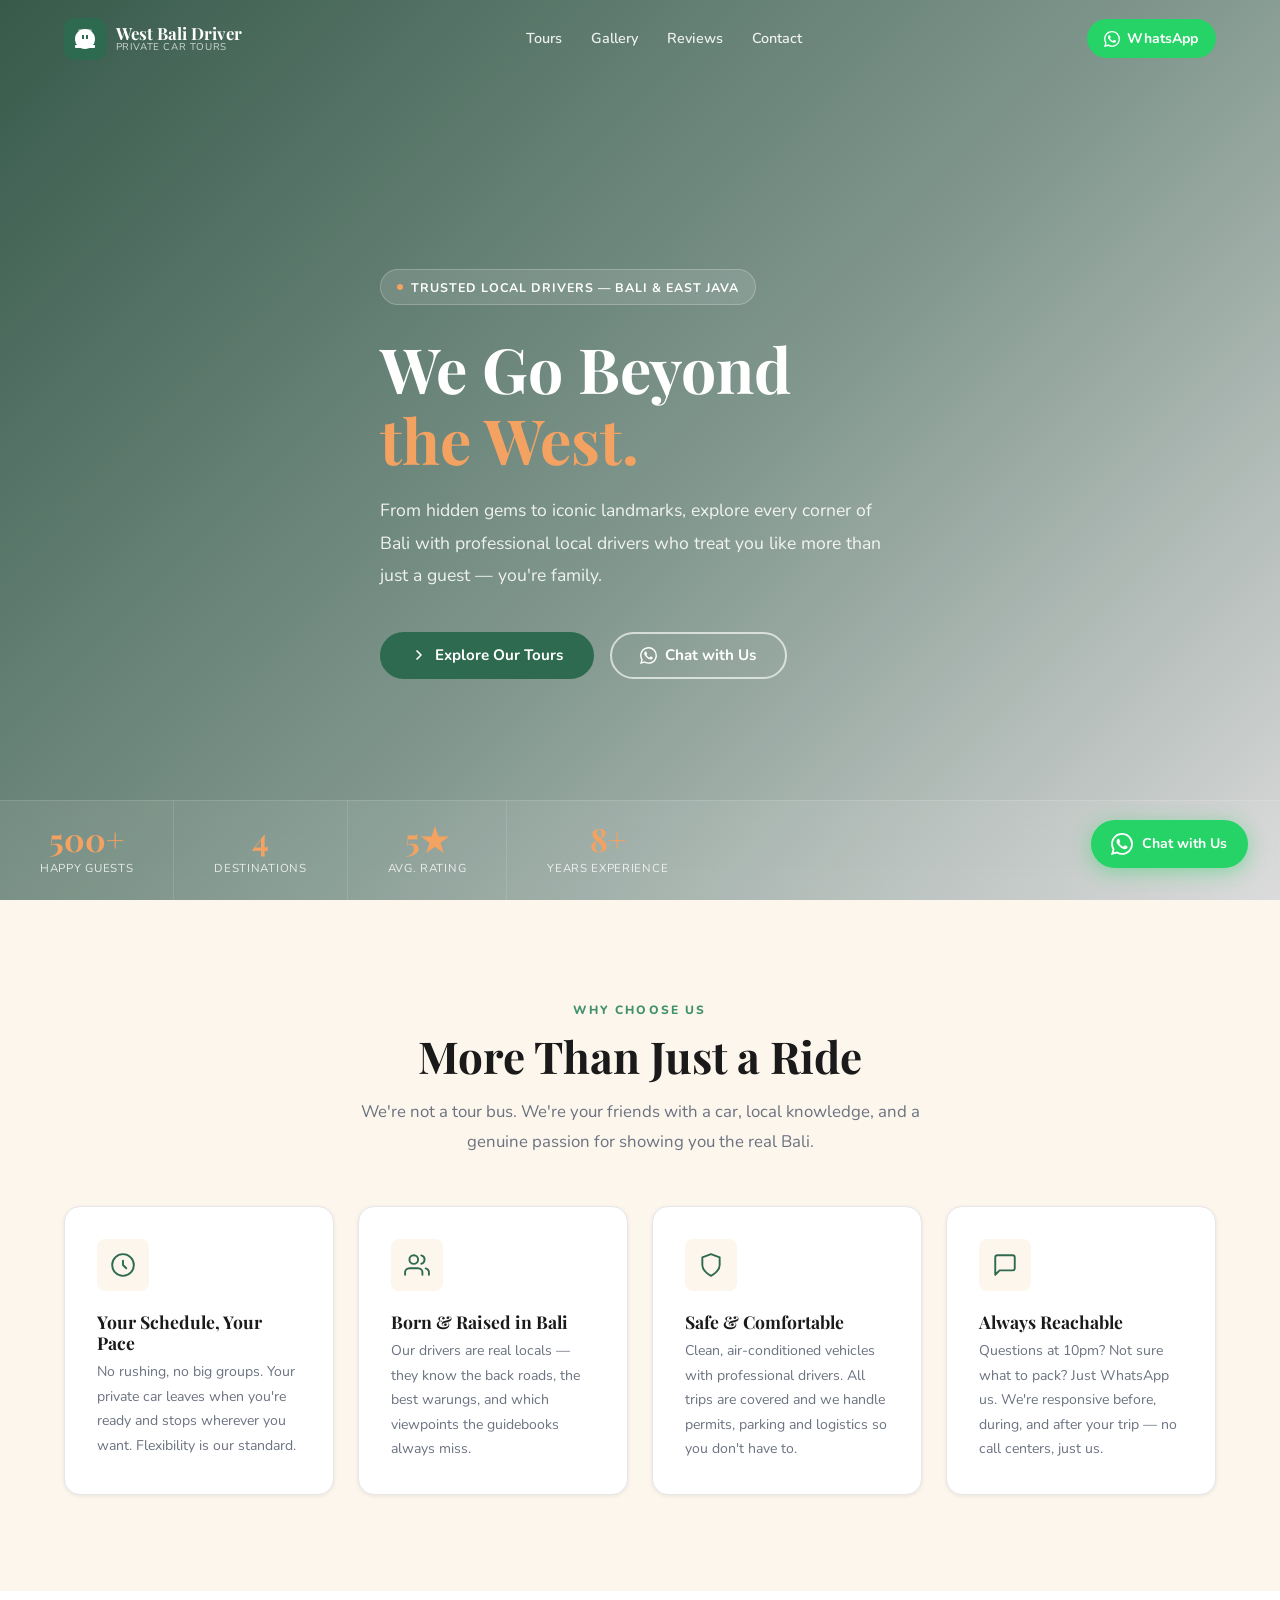
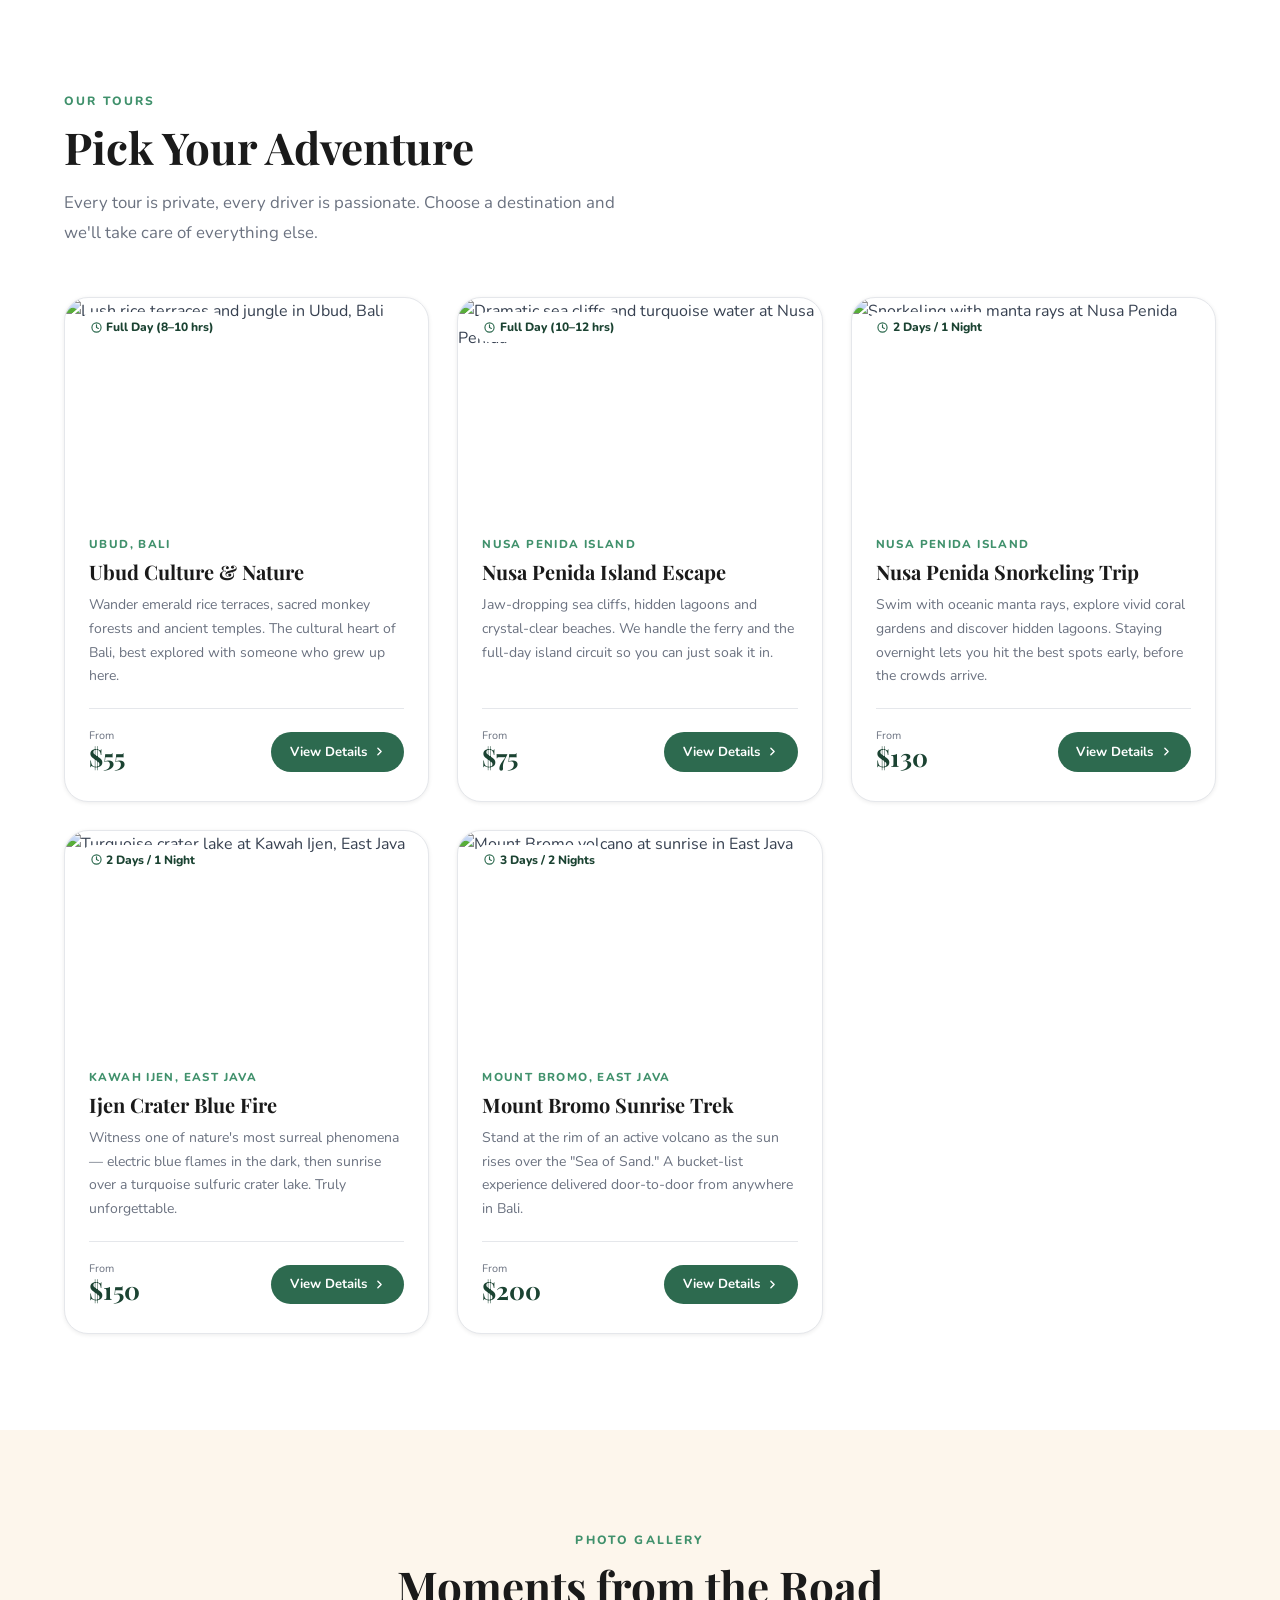
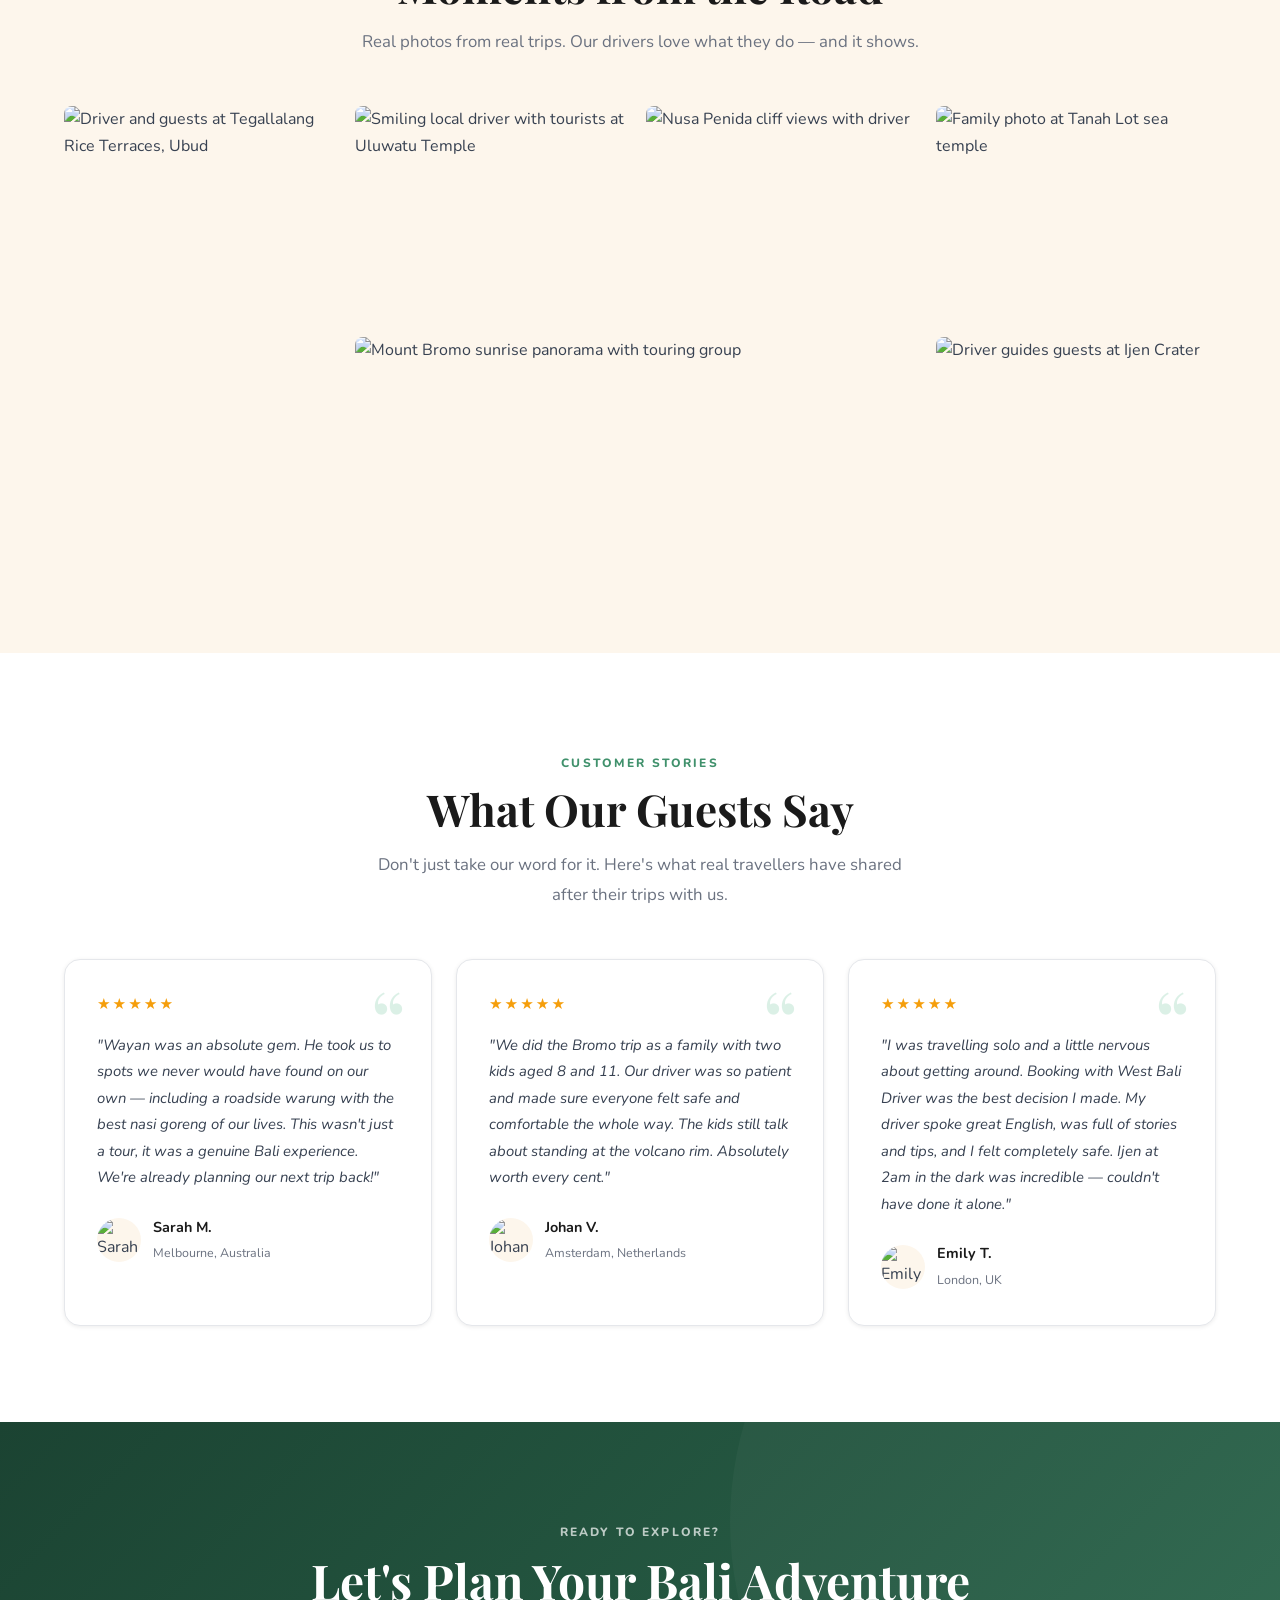
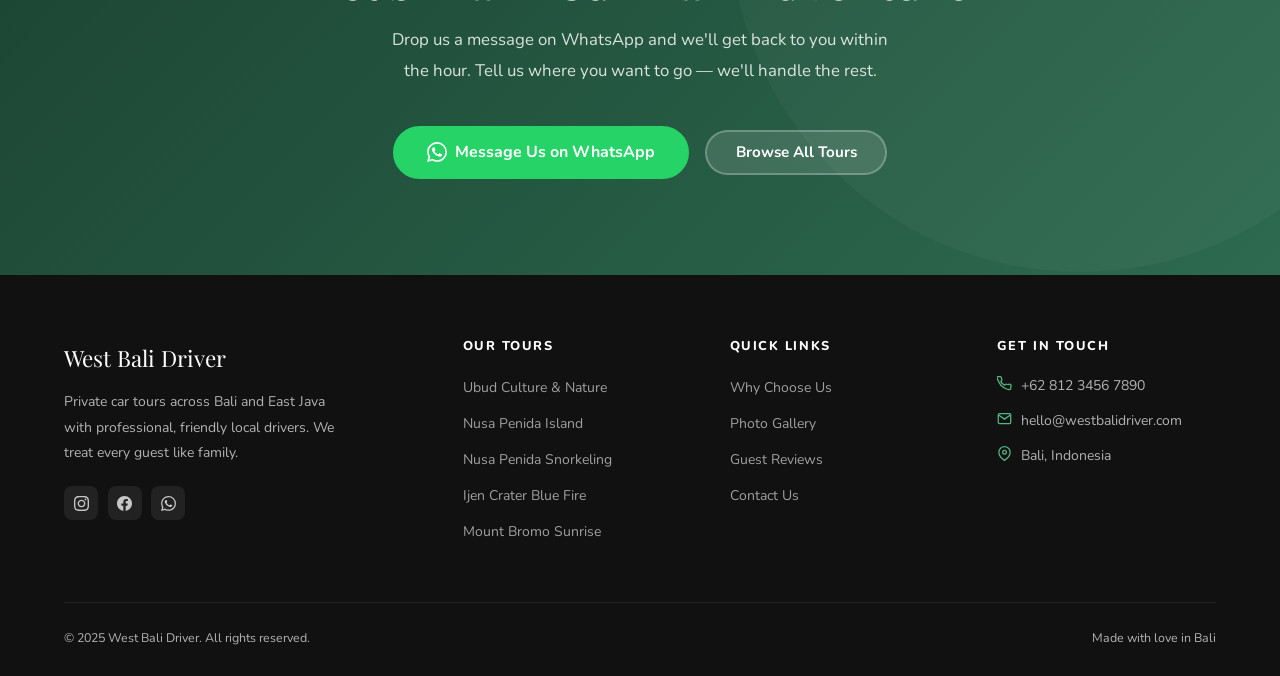
==== index.html @ 3bc0e449 "some changes" ====
<!DOCTYPE html>
<html lang="en">
<head>
  <meta charset="UTF-8" />
  <meta name="viewport" content="width=device-width, initial-scale=1.0" />
  <title>West Bali Driver — Private Car Tours in Bali</title>
  <meta name="description" content="Private car tours across Bali with professional local drivers. Visit Ubud, Nusa Penida, Ijen, Bromo and beyond. Book now via WhatsApp." />
  <link rel="preconnect" href="https://fonts.googleapis.com" />
  <link href="https://fonts.googleapis.com/css2?family=Playfair+Display:ital,wght@0,400;0,600;0,700;1,400&family=Nunito:wght@300;400;600;700;800&display=swap" rel="stylesheet" />
  <link rel="stylesheet" href="style.css" />
</head>
<body>

<!-- ===== MOBILE NAV ===== -->
<nav class="mobile-nav" id="mobileNav">
  <button class="mobile-nav-close" onclick="closeMobileNav()" aria-label="Close menu">&times;</button>
  <a href="#tours" onclick="closeMobileNav()">Tours</a>
  <a href="#gallery" onclick="closeMobileNav()">Gallery</a>
  <a href="#reviews" onclick="closeMobileNav()">Reviews</a>
  <a href="#contact" onclick="closeMobileNav()">Contact</a>
  <a href="https://wa.me/6581292310?text=Hello!%20I%27m%20interested%20in%20a%20Bali%20tour." target="_blank" class="mobile-nav-wa">
    <svg viewBox="0 0 24 24" xmlns="http://www.w3.org/2000/svg"><path d="M17.472 14.382c-.297-.149-1.758-.867-2.03-.967-.273-.099-.471-.148-.67.15-.197.297-.767.966-.94 1.164-.173.199-.347.223-.644.075-.297-.15-1.255-.463-2.39-1.475-.883-.788-1.48-1.761-1.653-2.059-.173-.297-.018-.458.13-.606.134-.133.298-.347.446-.52.149-.174.198-.298.298-.497.099-.198.05-.371-.025-.52-.075-.149-.669-1.612-.916-2.207-.242-.579-.487-.5-.669-.51-.173-.008-.371-.01-.57-.01-.198 0-.52.074-.792.372-.272.297-1.04 1.016-1.04 2.479 0 1.462 1.065 2.875 1.213 3.074.149.198 2.096 3.2 5.077 4.487.709.306 1.262.489 1.694.625.712.227 1.36.195 1.871.118.571-.085 1.758-.719 2.006-1.413.248-.694.248-1.289.173-1.413-.074-.124-.272-.198-.57-.347m-5.421 7.403h-.004a9.87 9.87 0 01-5.031-1.378l-.361-.214-3.741.982.998-3.648-.235-.374a9.86 9.86 0 01-1.51-5.26c.001-5.45 4.436-9.884 9.888-9.884 2.64 0 5.122 1.03 6.988 2.898a9.825 9.825 0 012.893 6.994c-.003 5.45-4.437 9.884-9.885 9.884m8.413-18.297A11.815 11.815 0 0012.05 0C5.495 0 .16 5.335.157 11.892c0 2.096.547 4.142 1.588 5.945L.057 24l6.305-1.654a11.882 11.882 0 005.683 1.448h.005c6.554 0 11.89-5.335 11.893-11.893a11.821 11.821 0 00-3.48-8.413Z"/></svg>
    Chat on WhatsApp
  </a>
</nav>

<!-- ===== NAVBAR ===== -->
<header class="navbar" id="navbar">
  <div class="container">
    <div class="nav-inner">
      <a href="index.html" class="nav-logo">
        <div class="logo-icon">
          <svg viewBox="0 0 24 24" xmlns="http://www.w3.org/2000/svg"><path d="M12 2C6.48 2 2 6.48 2 12s4.48 10 10 10 10-4.48 10-10S17.52 2 12 2zm-1 14H9V8h2v8zm4 0h-2V8h2v8z"/><path d="M5 3.5C5 2.67 5.67 2 6.5 2h11C18.33 2 19 2.67 19 3.5S18.33 5 17.5 5h-11C5.67 5 5 4.33 5 3.5z" opacity=".4"/><path d="M3 17l2-5h14l2 5H3z"/><path d="M2 19c0-.55.45-1 1-1h18c.55 0 1 .45 1 1v1c0 .55-.45 1-1 1H3c-.55 0-1-.45-1-1v-1z"/></svg>
        </div>
        <div class="logo-text">
          <span class="logo-name">West Bali Driver</span>
          <span class="logo-sub">Private Car Tours</span>
        </div>
      </a>

      <nav class="nav-links">
        <a href="#tours">Tours</a>
        <a href="#gallery">Gallery</a>
        <a href="#reviews">Reviews</a>
        <a href="#contact">Contact</a>
      </nav>

      <div style="display:flex;align-items:center;gap:0.75rem;">
        <a href="https://wa.me/6581292310?text=Hello!%20I%27m%20interested%20in%20a%20Bali%20tour." target="_blank" class="nav-wa">
          <svg viewBox="0 0 24 24"><path d="M17.472 14.382c-.297-.149-1.758-.867-2.03-.967-.273-.099-.471-.148-.67.15-.197.297-.767.966-.94 1.164-.173.199-.347.223-.644.075-.297-.15-1.255-.463-2.39-1.475-.883-.788-1.48-1.761-1.653-2.059-.173-.297-.018-.458.13-.606.134-.133.298-.347.446-.52.149-.174.198-.298.298-.497.099-.198.05-.371-.025-.52-.075-.149-.669-1.612-.916-2.207-.242-.579-.487-.5-.669-.51-.173-.008-.371-.01-.57-.01-.198 0-.52.074-.792.372-.272.297-1.04 1.016-1.04 2.479 0 1.462 1.065 2.875 1.213 3.074.149.198 2.096 3.2 5.077 4.487.709.306 1.262.489 1.694.625.712.227 1.36.195 1.871.118.571-.085 1.758-.719 2.006-1.413.248-.694.248-1.289.173-1.413-.074-.124-.272-.198-.57-.347m-5.421 7.403h-.004a9.87 9.87 0 01-5.031-1.378l-.361-.214-3.741.982.998-3.648-.235-.374a9.86 9.86 0 01-1.51-5.26c.001-5.45 4.436-9.884 9.888-9.884 2.64 0 5.122 1.03 6.988 2.898a9.825 9.825 0 012.893 6.994c-.003 5.45-4.437 9.884-9.885 9.884m8.413-18.297A11.815 11.815 0 0012.05 0C5.495 0 .16 5.335.157 11.892c0 2.096.547 4.142 1.588 5.945L.057 24l6.305-1.654a11.882 11.882 0 005.683 1.448h.005c6.554 0 11.89-5.335 11.893-11.893a11.821 11.821 0 00-3.48-8.413Z"/></svg>
          <span class="wa-label">WhatsApp</span>
        </a>
        <button class="hamburger" onclick="openMobileNav()" aria-label="Open menu">
          <span></span><span></span><span></span>
        </button>
      </div>
    </div>
  </div>
</header>

<!-- ===== HERO ===== -->
<section class="hero">
  <div class="hero-bg"></div>
  <div class="container">
    <div class="hero-content">
      <div class="hero-badge">
        <span class="badge-dot"></span>
        Trusted Local Drivers &mdash; Bali &amp; East Java
      </div>
      <h1>We Go Beyond<br><em>the West.</em></h1>
      <p class="hero-sub">
        From hidden gems to iconic landmarks, explore every corner of Bali with
        professional local drivers who treat you like more than just a guest &mdash;
        you're family.
      </p>
      <div class="hero-actions">
        <a href="#tours" class="btn btn-primary">
          <svg viewBox="0 0 24 24" fill="none" stroke="currentColor" stroke-width="2.5" stroke-linecap="round" stroke-linejoin="round" width="16" height="16"><path d="M9 18l6-6-6-6"/></svg>
          Explore Our Tours
        </a>
        <a href="https://wa.me/6581292310?text=Hello!%20I%27m%20interested%20in%20a%20Bali%20tour." target="_blank" class="btn btn-outline">
          <svg viewBox="0 0 24 24" fill="white" width="17" height="17"><path d="M17.472 14.382c-.297-.149-1.758-.867-2.03-.967-.273-.099-.471-.148-.67.15-.197.297-.767.966-.94 1.164-.173.199-.347.223-.644.075-.297-.15-1.255-.463-2.39-1.475-.883-.788-1.48-1.761-1.653-2.059-.173-.297-.018-.458.13-.606.134-.133.298-.347.446-.52.149-.174.198-.298.298-.497.099-.198.05-.371-.025-.52-.075-.149-.669-1.612-.916-2.207-.242-.579-.487-.5-.669-.51-.173-.008-.371-.01-.57-.01-.198 0-.52.074-.792.372-.272.297-1.04 1.016-1.04 2.479 0 1.462 1.065 2.875 1.213 3.074.149.198 2.096 3.2 5.077 4.487.709.306 1.262.489 1.694.625.712.227 1.36.195 1.871.118.571-.085 1.758-.719 2.006-1.413.248-.694.248-1.289.173-1.413-.074-.124-.272-.198-.57-.347m-5.421 7.403h-.004a9.87 9.87 0 01-5.031-1.378l-.361-.214-3.741.982.998-3.648-.235-.374a9.86 9.86 0 01-1.51-5.26c.001-5.45 4.436-9.884 9.888-9.884 2.64 0 5.122 1.03 6.988 2.898a9.825 9.825 0 012.893 6.994c-.003 5.45-4.437 9.884-9.885 9.884m8.413-18.297A11.815 11.815 0 0012.05 0C5.495 0 .16 5.335.157 11.892c0 2.096.547 4.142 1.588 5.945L.057 24l6.305-1.654a11.882 11.882 0 005.683 1.448h.005c6.554 0 11.89-5.335 11.893-11.893a11.821 11.821 0 00-3.48-8.413Z"/></svg>
          Chat with Us
        </a>
      </div>
    </div>
  </div>
  <div class="hero-stats">
    <div class="hero-stats-inner">
      <div class="hero-stat">
        <span class="stat-num">500+</span>
        <div class="stat-label">Happy Guests</div>
      </div>
      <div class="hero-stat">
        <span class="stat-num">4</span>
        <div class="stat-label">Destinations</div>
      </div>
      <div class="hero-stat">
        <span class="stat-num">5★</span>
        <div class="stat-label">Avg. Rating</div>
      </div>
      <div class="hero-stat">
        <span class="stat-num">8+</span>
        <div class="stat-label">Years Experience</div>
      </div>
    </div>
  </div>
</section>

<!-- ===== WHY CHOOSE US ===== -->
<section class="features" id="why-us">
  <div class="container">
    <div class="centered reveal">
      <span class="section-label">Why Choose Us</span>
      <h2 class="section-title">More Than Just a Ride</h2>
      <p class="section-subtitle">We're not a tour bus. We're your friends with a car, local knowledge, and a genuine passion for showing you the real Bali.</p>
    </div>
    <div class="features-grid">
      <div class="feature-card reveal reveal-d1">
        <div class="feat-icon">
          <svg viewBox="0 0 24 24"><circle cx="12" cy="12" r="10"/><path d="M12 8v4l3 3"/></svg>
        </div>
        <h3>Your Schedule, Your Pace</h3>
        <p>No rushing, no big groups. Your private car leaves when you're ready and stops wherever you want. Flexibility is our standard.</p>
      </div>
      <div class="feature-card reveal reveal-d2">
        <div class="feat-icon">
          <svg viewBox="0 0 24 24"><path d="M17 21v-2a4 4 0 00-4-4H5a4 4 0 00-4 4v2"/><circle cx="9" cy="7" r="4"/><path d="M23 21v-2a4 4 0 00-3-3.87"/><path d="M16 3.13a4 4 0 010 7.75"/></svg>
        </div>
        <h3>Born &amp; Raised in Bali</h3>
        <p>Our drivers are real locals &mdash; they know the back roads, the best warungs, and which viewpoints the guidebooks always miss.</p>
      </div>
      <div class="feature-card reveal reveal-d3">
        <div class="feat-icon">
          <svg viewBox="0 0 24 24"><path d="M12 22s8-4 8-10V5l-8-3-8 3v7c0 6 8 10 8 10z"/></svg>
        </div>
        <h3>Safe &amp; Comfortable</h3>
        <p>Clean, air-conditioned vehicles with professional drivers. All trips are covered and we handle permits, parking and logistics so you don't have to.</p>
      </div>
      <div class="feature-card reveal reveal-d4">
        <div class="feat-icon">
          <svg viewBox="0 0 24 24"><path d="M21 15a2 2 0 01-2 2H7l-4 4V5a2 2 0 012-2h14a2 2 0 012 2z"/></svg>
        </div>
        <h3>Always Reachable</h3>
        <p>Questions at 10pm? Not sure what to pack? Just WhatsApp us. We're responsive before, during, and after your trip &mdash; no call centers, just us.</p>
      </div>
    </div>
  </div>
</section>

<!-- ===== TOUR PACKAGES ===== -->
<section class="packages" id="tours">
  <div class="container">
    <div class="packages-header">
      <div class="reveal">
        <span class="section-label">Our Tours</span>
        <h2 class="section-title">Pick Your Adventure</h2>
        <p class="section-subtitle">Every tour is private, every driver is passionate. Choose a destination and we'll take care of everything else.</p>
      </div>
    </div>
    <div class="packages-grid">

      <!-- Ubud -->
      <div class="pkg-card reveal reveal-d1">
        <div class="pkg-img">
          <img src="https://picsum.photos/seed/ubud-bali/600/400" alt="Lush rice terraces and jungle in Ubud, Bali" loading="lazy" />
          <div class="pkg-duration">
            <svg viewBox="0 0 24 24"><circle cx="12" cy="12" r="10"/><polyline points="12 6 12 12 16 14"/></svg>
            Full Day (8–10 hrs)
          </div>
        </div>
        <div class="pkg-body">
          <div class="pkg-loc">Ubud, Bali</div>
          <h3>Ubud Culture &amp; Nature</h3>
          <p>Wander emerald rice terraces, sacred monkey forests and ancient temples. The cultural heart of Bali, best explored with someone who grew up here.</p>
          <div class="pkg-footer">
            <div class="pkg-price">
              <span class="from">From</span>
              <span class="amount">$55</span>
            </div>
            <a href="ubud.html" class="pkg-btn">
              View Details
              <svg viewBox="0 0 24 24"><polyline points="9 18 15 12 9 6"/></svg>
            </a>
          </div>
        </div>
      </div>

      <!-- Nusa Penida -->
      <div class="pkg-card reveal reveal-d2">
        <div class="pkg-img">
          <img src="https://picsum.photos/seed/nusapenida-cliff/600/400" alt="Dramatic sea cliffs and turquoise water at Nusa Penida" loading="lazy" />
          <div class="pkg-duration">
            <svg viewBox="0 0 24 24"><circle cx="12" cy="12" r="10"/><polyline points="12 6 12 12 16 14"/></svg>
            Full Day (10–12 hrs)
          </div>
        </div>
        <div class="pkg-body">
          <div class="pkg-loc">Nusa Penida Island</div>
          <h3>Nusa Penida Island Escape</h3>
          <p>Jaw-dropping sea cliffs, hidden lagoons and crystal-clear beaches. We handle the ferry and the full-day island circuit so you can just soak it in.</p>
          <div class="pkg-footer">
            <div class="pkg-price">
              <span class="from">From</span>
              <span class="amount">$75</span>
            </div>
            <a href="nusa-penida.html" class="pkg-btn">
              View Details
              <svg viewBox="0 0 24 24"><polyline points="9 18 15 12 9 6"/></svg>
            </a>
          </div>
        </div>
      </div>

      <!-- Nusa Penida Snorkeling -->
      <div class="pkg-card reveal reveal-d3">
        <div class="pkg-img">
          <img src="https://picsum.photos/seed/nusapenida-snorkel/600/400" alt="Snorkeling with manta rays at Nusa Penida" loading="lazy" />
          <div class="pkg-duration">
            <svg viewBox="0 0 24 24"><circle cx="12" cy="12" r="10"/><polyline points="12 6 12 12 16 14"/></svg>
            2 Days / 1 Night
          </div>
        </div>
        <div class="pkg-body">
          <div class="pkg-loc">Nusa Penida Island</div>
          <h3>Nusa Penida Snorkeling Trip</h3>
          <p>Swim with oceanic manta rays, explore vivid coral gardens and discover hidden lagoons. Staying overnight lets you hit the best spots early, before the crowds arrive.</p>
          <div class="pkg-footer">
            <div class="pkg-price">
              <span class="from">From</span>
              <span class="amount">$130</span>
            </div>
            <a href="nusa-penida-snorkeling.html" class="pkg-btn">
              View Details
              <svg viewBox="0 0 24 24"><polyline points="9 18 15 12 9 6"/></svg>
            </a>
          </div>
        </div>
      </div>

      <!-- Ijen -->
      <div class="pkg-card reveal reveal-d4">
        <div class="pkg-img">
          <img src="https://picsum.photos/seed/ijen-crater/600/400" alt="Turquoise crater lake at Kawah Ijen, East Java" loading="lazy" />
          <div class="pkg-duration">
            <svg viewBox="0 0 24 24"><circle cx="12" cy="12" r="10"/><polyline points="12 6 12 12 16 14"/></svg>
            2 Days / 1 Night
          </div>
        </div>
        <div class="pkg-body">
          <div class="pkg-loc">Kawah Ijen, East Java</div>
          <h3>Ijen Crater Blue Fire</h3>
          <p>Witness one of nature's most surreal phenomena &mdash; electric blue flames in the dark, then sunrise over a turquoise sulfuric crater lake. Truly unforgettable.</p>
          <div class="pkg-footer">
            <div class="pkg-price">
              <span class="from">From</span>
              <span class="amount">$150</span>
            </div>
            <a href="ijen.html" class="pkg-btn">
              View Details
              <svg viewBox="0 0 24 24"><polyline points="9 18 15 12 9 6"/></svg>
            </a>
          </div>
        </div>
      </div>

      <!-- Bromo -->
      <div class="pkg-card reveal reveal-d1">
        <div class="pkg-img">
          <img src="https://picsum.photos/seed/bromo-volcano/600/400" alt="Mount Bromo volcano at sunrise in East Java" loading="lazy" />
          <div class="pkg-duration">
            <svg viewBox="0 0 24 24"><circle cx="12" cy="12" r="10"/><polyline points="12 6 12 12 16 14"/></svg>
            3 Days / 2 Nights
          </div>
        </div>
        <div class="pkg-body">
          <div class="pkg-loc">Mount Bromo, East Java</div>
          <h3>Mount Bromo Sunrise Trek</h3>
          <p>Stand at the rim of an active volcano as the sun rises over the "Sea of Sand." A bucket-list experience delivered door-to-door from anywhere in Bali.</p>
          <div class="pkg-footer">
            <div class="pkg-price">
              <span class="from">From</span>
              <span class="amount">$200</span>
            </div>
            <a href="bromo.html" class="pkg-btn">
              View Details
              <svg viewBox="0 0 24 24"><polyline points="9 18 15 12 9 6"/></svg>
            </a>
          </div>
        </div>
      </div>

    </div>
  </div>
</section>

<!-- ===== GALLERY ===== -->
<section class="gallery" id="gallery">
  <div class="container">
    <div class="centered reveal">
      <span class="section-label">Photo Gallery</span>
      <h2 class="section-title">Moments from the Road</h2>
      <p class="section-subtitle">Real photos from real trips. Our drivers love what they do &mdash; and it shows.</p>
    </div>
    <div class="gallery-grid">
      <div class="gal-item tall reveal">
        <img src="https://picsum.photos/seed/balidriver1/500/800" alt="Driver and guests at Tegallalang Rice Terraces, Ubud" loading="lazy" />
        <div class="gal-overlay"><span>Tegallalang Rice Terraces</span></div>
      </div>
      <div class="gal-item reveal reveal-d1">
        <img src="https://picsum.photos/seed/balidriver2/500/400" alt="Smiling local driver with tourists at Uluwatu Temple" loading="lazy" />
        <div class="gal-overlay"><span>Uluwatu Temple</span></div>
      </div>
      <div class="gal-item reveal reveal-d2">
        <img src="https://picsum.photos/seed/balidriver3/500/400" alt="Nusa Penida cliff views with driver" loading="lazy" />
        <div class="gal-overlay"><span>Nusa Penida Cliffs</span></div>
      </div>
      <div class="gal-item reveal reveal-d3">
        <img src="https://picsum.photos/seed/balidriver4/500/400" alt="Family photo at Tanah Lot sea temple" loading="lazy" />
        <div class="gal-overlay"><span>Tanah Lot</span></div>
      </div>
      <div class="gal-item wide reveal reveal-d1">
        <img src="https://picsum.photos/seed/balidriver5/800/400" alt="Mount Bromo sunrise panorama with touring group" loading="lazy" />
        <div class="gal-overlay"><span>Mount Bromo Sunrise</span></div>
      </div>
      <div class="gal-item reveal reveal-d2">
        <img src="https://picsum.photos/seed/balidriver6/500/400" alt="Driver guides guests at Ijen Crater" loading="lazy" />
        <div class="gal-overlay"><span>Ijen Crater</span></div>
      </div>
    </div>
  </div>
</section>

<!-- ===== TESTIMONIALS ===== -->
<section class="testimonials" id="reviews">
  <div class="container">
    <div class="centered reveal">
      <span class="section-label">Customer Stories</span>
      <h2 class="section-title">What Our Guests Say</h2>
      <p class="section-subtitle">Don't just take our word for it. Here's what real travellers have shared after their trips with us.</p>
    </div>
    <div class="testimonials-grid">

      <div class="testi-card reveal reveal-d1">
        <div class="stars">&#9733;&#9733;&#9733;&#9733;&#9733;</div>
        <blockquote>
          "Wayan was an absolute gem. He took us to spots we never would have found on our own &mdash; including a roadside warung with the best nasi goreng of our lives. This wasn't just a tour, it was a genuine Bali experience. We're already planning our next trip back!"
        </blockquote>
        <div class="testi-author">
          <div class="testi-avatar">
            <img src="https://picsum.photos/seed/guest1/80/80" alt="Sarah M." loading="lazy" />
          </div>
          <div class="testi-info">
            <strong>Sarah M.</strong>
            <span>Melbourne, Australia</span>
          </div>
        </div>
      </div>

      <div class="testi-card reveal reveal-d2">
        <div class="stars">&#9733;&#9733;&#9733;&#9733;&#9733;</div>
        <blockquote>
          "We did the Bromo trip as a family with two kids aged 8 and 11. Our driver was so patient and made sure everyone felt safe and comfortable the whole way. The kids still talk about standing at the volcano rim. Absolutely worth every cent."
        </blockquote>
        <div class="testi-author">
          <div class="testi-avatar">
            <img src="https://picsum.photos/seed/guest2/80/80" alt="Johan & Family" loading="lazy" />
          </div>
          <div class="testi-info">
            <strong>Johan V.</strong>
            <span>Amsterdam, Netherlands</span>
          </div>
        </div>
      </div>

      <div class="testi-card reveal reveal-d3">
        <div class="stars">&#9733;&#9733;&#9733;&#9733;&#9733;</div>
        <blockquote>
          "I was travelling solo and a little nervous about getting around. Booking with West Bali Driver was the best decision I made. My driver spoke great English, was full of stories and tips, and I felt completely safe. Ijen at 2am in the dark was incredible &mdash; couldn't have done it alone."
        </blockquote>
        <div class="testi-author">
          <div class="testi-avatar">
            <img src="https://picsum.photos/seed/guest3/80/80" alt="Emily T." loading="lazy" />
          </div>
          <div class="testi-info">
            <strong>Emily T.</strong>
            <span>London, UK</span>
          </div>
        </div>
      </div>

    </div>
  </div>
</section>

<!-- ===== CTA ===== -->
<section class="cta-section" id="contact">
  <div class="container">
    <span class="section-label" style="color:rgba(255,255,255,0.7);">Ready to Explore?</span>
    <h2>Let's Plan Your Bali Adventure</h2>
    <p>Drop us a message on WhatsApp and we'll get back to you within the hour. Tell us where you want to go &mdash; we'll handle the rest.</p>
    <div class="cta-actions">
      <a href="https://wa.me/6581292310?text=Hello!%20I%27m%20interested%20in%20booking%20a%20Bali%20tour%20with%20West%20Bali%20Driver." target="_blank" class="btn btn-whatsapp">
        <svg viewBox="0 0 24 24" fill="white" width="20" height="20"><path d="M17.472 14.382c-.297-.149-1.758-.867-2.03-.967-.273-.099-.471-.148-.67.15-.197.297-.767.966-.94 1.164-.173.199-.347.223-.644.075-.297-.15-1.255-.463-2.39-1.475-.883-.788-1.48-1.761-1.653-2.059-.173-.297-.018-.458.13-.606.134-.133.298-.347.446-.52.149-.174.198-.298.298-.497.099-.198.05-.371-.025-.52-.075-.149-.669-1.612-.916-2.207-.242-.579-.487-.5-.669-.51-.173-.008-.371-.01-.57-.01-.198 0-.52.074-.792.372-.272.297-1.04 1.016-1.04 2.479 0 1.462 1.065 2.875 1.213 3.074.149.198 2.096 3.2 5.077 4.487.709.306 1.262.489 1.694.625.712.227 1.36.195 1.871.118.571-.085 1.758-.719 2.006-1.413.248-.694.248-1.289.173-1.413-.074-.124-.272-.198-.57-.347m-5.421 7.403h-.004a9.87 9.87 0 01-5.031-1.378l-.361-.214-3.741.982.998-3.648-.235-.374a9.86 9.86 0 01-1.51-5.26c.001-5.45 4.436-9.884 9.888-9.884 2.64 0 5.122 1.03 6.988 2.898a9.825 9.825 0 012.893 6.994c-.003 5.45-4.437 9.884-9.885 9.884m8.413-18.297A11.815 11.815 0 0012.05 0C5.495 0 .16 5.335.157 11.892c0 2.096.547 4.142 1.588 5.945L.057 24l6.305-1.654a11.882 11.882 0 005.683 1.448h.005c6.554 0 11.89-5.335 11.893-11.893a11.821 11.821 0 00-3.48-8.413Z"/></svg>
        Message Us on WhatsApp
      </a>
      <a href="#tours" class="btn btn-ghost">Browse All Tours</a>
    </div>
  </div>
</section>

<!-- ===== FOOTER ===== -->
<footer>
  <div class="container">
    <div class="footer-grid">
      <div class="footer-brand">
        <span class="fn">West Bali Driver</span>
        <p>Private car tours across Bali and East Java with professional, friendly local drivers. We treat every guest like family.</p>
        <div class="footer-social">
          <a href="#" class="soc-link" aria-label="Instagram">
            <svg viewBox="0 0 24 24"><path d="M12 2.163c3.204 0 3.584.012 4.85.07 3.252.148 4.771 1.691 4.919 4.919.058 1.265.069 1.645.069 4.849 0 3.205-.012 3.584-.069 4.849-.149 3.225-1.664 4.771-4.919 4.919-1.266.058-1.644.07-4.85.07-3.204 0-3.584-.012-4.849-.07-3.26-.149-4.771-1.699-4.919-4.92-.058-1.265-.07-1.644-.07-4.849 0-3.204.013-3.583.07-4.849.149-3.227 1.664-4.771 4.919-4.919 1.266-.057 1.645-.069 4.849-.069zm0-2.163c-3.259 0-3.667.014-4.947.072-4.358.2-6.78 2.618-6.98 6.98-.059 1.281-.073 1.689-.073 4.948 0 3.259.014 3.668.072 4.948.2 4.358 2.618 6.78 6.98 6.98 1.281.058 1.689.072 4.948.072 3.259 0 3.668-.014 4.948-.072 4.354-.2 6.782-2.618 6.979-6.98.059-1.28.073-1.689.073-4.948 0-3.259-.014-3.667-.072-4.947-.196-4.354-2.617-6.78-6.979-6.98-1.281-.059-1.69-.073-4.949-.073zm0 5.838c-3.403 0-6.162 2.759-6.162 6.162s2.759 6.163 6.162 6.163 6.162-2.759 6.162-6.163c0-3.403-2.759-6.162-6.162-6.162zm0 10.162c-2.209 0-4-1.79-4-4 0-2.209 1.791-4 4-4s4 1.791 4 4c0 2.21-1.791 4-4 4zm6.406-11.845c-.796 0-1.441.645-1.441 1.44s.645 1.44 1.441 1.44c.795 0 1.439-.645 1.439-1.44s-.644-1.44-1.439-1.44z"/></svg>
          </a>
          <a href="#" class="soc-link" aria-label="Facebook">
            <svg viewBox="0 0 24 24"><path d="M24 12.073c0-6.627-5.373-12-12-12s-12 5.373-12 12c0 5.99 4.388 10.954 10.125 11.854v-8.385H7.078v-3.47h3.047V9.43c0-3.007 1.792-4.669 4.533-4.669 1.312 0 2.686.235 2.686.235v2.953H15.83c-1.491 0-1.956.925-1.956 1.874v2.25h3.328l-.532 3.47h-2.796v8.385C19.612 23.027 24 18.062 24 12.073z"/></svg>
          </a>
          <a href="https://wa.me/6581292310" target="_blank" class="soc-link" aria-label="WhatsApp">
            <svg viewBox="0 0 24 24"><path d="M17.472 14.382c-.297-.149-1.758-.867-2.03-.967-.273-.099-.471-.148-.67.15-.197.297-.767.966-.94 1.164-.173.199-.347.223-.644.075-.297-.15-1.255-.463-2.39-1.475-.883-.788-1.48-1.761-1.653-2.059-.173-.297-.018-.458.13-.606.134-.133.298-.347.446-.52.149-.174.198-.298.298-.497.099-.198.05-.371-.025-.52-.075-.149-.669-1.612-.916-2.207-.242-.579-.487-.5-.669-.51-.173-.008-.371-.01-.57-.01-.198 0-.52.074-.792.372-.272.297-1.04 1.016-1.04 2.479 0 1.462 1.065 2.875 1.213 3.074.149.198 2.096 3.2 5.077 4.487.709.306 1.262.489 1.694.625.712.227 1.36.195 1.871.118.571-.085 1.758-.719 2.006-1.413.248-.694.248-1.289.173-1.413-.074-.124-.272-.198-.57-.347m-5.421 7.403h-.004a9.87 9.87 0 01-5.031-1.378l-.361-.214-3.741.982.998-3.648-.235-.374a9.86 9.86 0 01-1.51-5.26c.001-5.45 4.436-9.884 9.888-9.884 2.64 0 5.122 1.03 6.988 2.898a9.825 9.825 0 012.893 6.994c-.003 5.45-4.437 9.884-9.885 9.884m8.413-18.297A11.815 11.815 0 0012.05 0C5.495 0 .16 5.335.157 11.892c0 2.096.547 4.142 1.588 5.945L.057 24l6.305-1.654a11.882 11.882 0 005.683 1.448h.005c6.554 0 11.89-5.335 11.893-11.893a11.821 11.821 0 00-3.48-8.413Z"/></svg>
          </a>
        </div>
      </div>
      <div class="footer-col">
        <h4>Our Tours</h4>
        <ul>
          <li><a href="ubud.html">Ubud Culture &amp; Nature</a></li>
          <li><a href="nusa-penida.html">Nusa Penida Island</a></li>
          <li><a href="nusa-penida-snorkeling.html">Nusa Penida Snorkeling</a></li>
          <li><a href="ijen.html">Ijen Crater Blue Fire</a></li>
          <li><a href="bromo.html">Mount Bromo Sunrise</a></li>
        </ul>
      </div>
      <div class="footer-col">
        <h4>Quick Links</h4>
        <ul>
          <li><a href="#why-us">Why Choose Us</a></li>
          <li><a href="#gallery">Photo Gallery</a></li>
          <li><a href="#reviews">Guest Reviews</a></li>
          <li><a href="#contact">Contact Us</a></li>
        </ul>
      </div>
      <div class="footer-col">
        <h4>Get in Touch</h4>
        <div class="fc-item">
          <svg viewBox="0 0 24 24"><path d="M22 16.92v3a2 2 0 01-2.18 2 19.79 19.79 0 01-8.63-3.07A19.5 19.5 0 013.07 9.81a19.79 19.79 0 01-3.07-8.67A2 2 0 012 .99h3a2 2 0 012 1.72c.127.96.361 1.903.7 2.81a2 2 0 01-.45 2.11L6.09 8.91a16 16 0 006 6l1.27-1.27a2 2 0 012.11-.45c.907.339 1.85.573 2.81.7A2 2 0 0122 16.92z"/></svg>
          +62 812 3456 7890
        </div>
        <div class="fc-item">
          <svg viewBox="0 0 24 24"><path d="M4 4h16c1.1 0 2 .9 2 2v12c0 1.1-.9 2-2 2H4c-1.1 0-2-.9-2-2V6c0-1.1.9-2 2-2z"/><polyline points="22,6 12,13 2,6"/></svg>
          hello@westbalidriver.com
        </div>
        <div class="fc-item">
          <svg viewBox="0 0 24 24"><path d="M21 10c0 7-9 13-9 13s-9-6-9-13a9 9 0 0118 0z"/><circle cx="12" cy="10" r="3"/></svg>
          Bali, Indonesia
        </div>
      </div>
    </div>
    <div class="footer-bottom">
      <span>&copy; 2025 West Bali Driver. All rights reserved.</span>
      <span>Made with love in Bali</span>
    </div>
  </div>
</footer>

<!-- ===== FLOATING WHATSAPP ===== -->
<a href="https://wa.me/6581292310?text=Hello!%20I%27m%20interested%20in%20a%20Bali%20tour." target="_blank" class="wa-float" aria-label="Chat on WhatsApp">
  <svg viewBox="0 0 24 24"><path d="M17.472 14.382c-.297-.149-1.758-.867-2.03-.967-.273-.099-.471-.148-.67.15-.197.297-.767.966-.94 1.164-.173.199-.347.223-.644.075-.297-.15-1.255-.463-2.39-1.475-.883-.788-1.48-1.761-1.653-2.059-.173-.297-.018-.458.13-.606.134-.133.298-.347.446-.52.149-.174.198-.298.298-.497.099-.198.05-.371-.025-.52-.075-.149-.669-1.612-.916-2.207-.242-.579-.487-.5-.669-.51-.173-.008-.371-.01-.57-.01-.198 0-.52.074-.792.372-.272.297-1.04 1.016-1.04 2.479 0 1.462 1.065 2.875 1.213 3.074.149.198 2.096 3.2 5.077 4.487.709.306 1.262.489 1.694.625.712.227 1.36.195 1.871.118.571-.085 1.758-.719 2.006-1.413.248-.694.248-1.289.173-1.413-.074-.124-.272-.198-.57-.347m-5.421 7.403h-.004a9.87 9.87 0 01-5.031-1.378l-.361-.214-3.741.982.998-3.648-.235-.374a9.86 9.86 0 01-1.51-5.26c.001-5.45 4.436-9.884 9.888-9.884 2.64 0 5.122 1.03 6.988 2.898a9.825 9.825 0 012.893 6.994c-.003 5.45-4.437 9.884-9.885 9.884m8.413-18.297A11.815 11.815 0 0012.05 0C5.495 0 .16 5.335.157 11.892c0 2.096.547 4.142 1.588 5.945L.057 24l6.305-1.654a11.882 11.882 0 005.683 1.448h.005c6.554 0 11.89-5.335 11.893-11.893a11.821 11.821 0 00-3.48-8.413Z"/></svg>
  <span class="wa-label">Chat with Us</span>
</a>

<script>
  // Navbar scroll state
  const navbar = document.getElementById('navbar');
  window.addEventListener('scroll', () => {
    navbar.classList.toggle('scrolled', window.scrollY > 40);
  });

  // Mobile nav
  function openMobileNav() { document.getElementById('mobileNav').classList.add('open'); document.body.style.overflow = 'hidden'; }
  function closeMobileNav() { document.getElementById('mobileNav').classList.remove('open'); document.body.style.overflow = ''; }

  // Scroll reveal
  const revealEls = document.querySelectorAll('.reveal');
  const observer = new IntersectionObserver((entries) => {
    entries.forEach(e => { if (e.isIntersecting) { e.target.classList.add('visible'); observer.unobserve(e.target); } });
  }, { threshold: 0.12 });
  revealEls.forEach(el => observer.observe(el));
</script>
</body>
</html>
---- style.css ----
/* =============================================================================
   West Bali Driver — Shared Stylesheet
   ============================================================================= */

/* Custom Properties */
:root {
  --green-dark: #1B4332;
  --green: #2D6A4F;
  --green-mid: #40916C;
  --green-light: #52B788;
  --gold: #F4A261;
  --gold-dark: #E76F51;
  --cream: #FEFAE0;
  --sand: #FDF6EC;
  --white: #FFFFFF;
  --dark: #1A1A1A;
  --text: #374151;
  --text-light: #6B7280;
  --border: #E5E7EB;
  --whatsapp: #25D366;
  --whatsapp-dark: #128C7E;

  --font-heading: 'Playfair Display', Georgia, serif;
  --font-body: 'Nunito', system-ui, sans-serif;

  --shadow-sm: 0 1px 4px rgba(0,0,0,0.08);
  --shadow: 0 4px 20px rgba(0,0,0,0.1);
  --shadow-lg: 0 10px 40px rgba(0,0,0,0.14);

  --radius-sm: 8px;
  --radius: 16px;
  --radius-lg: 24px;
  --radius-full: 9999px;

  --transition: all 0.3s ease;
  --max-width: 1200px;
}

/* Reset */
*, *::before, *::after { margin: 0; padding: 0; box-sizing: border-box; }
html { scroll-behavior: smooth; }
body {
  font-family: var(--font-body);
  color: var(--text);
  background: var(--white);
  line-height: 1.7;
  overflow-x: hidden;
}
img { max-width: 100%; display: block; }
a { color: inherit; text-decoration: none; }
ul { list-style: none; }

/* Typography */
h1, h2, h3, h4 {
  font-family: var(--font-heading);
  line-height: 1.2;
  color: var(--dark);
}

.section-label {
  display: inline-block;
  font-size: 0.75rem;
  font-weight: 800;
  text-transform: uppercase;
  letter-spacing: 0.18em;
  color: var(--green-mid);
  margin-bottom: 0.6rem;
}

.section-title { font-size: clamp(1.9rem, 4vw, 2.75rem); margin-bottom: 0.9rem; }
.section-subtitle { font-size: 1.05rem; color: var(--text-light); max-width: 560px; line-height: 1.8; }
.centered { text-align: center; }
.centered .section-subtitle { margin: 0 auto; }

/* Container */
.container { max-width: var(--max-width); margin: 0 auto; padding: 0 1.5rem; }

/* Buttons */
.btn {
  display: inline-flex;
  align-items: center;
  gap: 0.5rem;
  padding: 0.8rem 1.8rem;
  border-radius: var(--radius-full);
  font-family: var(--font-body);
  font-size: 0.95rem;
  font-weight: 700;
  cursor: pointer;
  transition: var(--transition);
  border: 2px solid transparent;
  line-height: 1;
}

.btn-primary {
  background: var(--green);
  color: var(--white);
  border-color: var(--green);
}
.btn-primary:hover {
  background: var(--green-dark);
  border-color: var(--green-dark);
  transform: translateY(-2px);
  box-shadow: var(--shadow);
}

.btn-outline {
  background: transparent;
  color: var(--white);
  border-color: rgba(255,255,255,0.65);
}
.btn-outline:hover {
  background: rgba(255,255,255,0.12);
  border-color: var(--white);
  transform: translateY(-2px);
}

.btn-whatsapp {
  background: var(--whatsapp);
  color: var(--white);
  border-color: var(--whatsapp);
  font-size: 1rem;
  padding: 0.9rem 2rem;
}
.btn-whatsapp:hover {
  background: var(--whatsapp-dark);
  border-color: var(--whatsapp-dark);
  transform: translateY(-2px);
  box-shadow: 0 8px 24px rgba(37,211,102,0.35);
}

.btn-ghost {
  background: rgba(255,255,255,0.12);
  color: var(--white);
  border-color: rgba(255,255,255,0.25);
}
.btn-ghost:hover {
  background: rgba(255,255,255,0.2);
  transform: translateY(-2px);
}

/* ===== NAVIGATION ===== */
.navbar {
  position: fixed;
  top: 0; left: 0; right: 0;
  z-index: 1000;
  padding: 1.1rem 0;
  transition: var(--transition);
}
.navbar.scrolled {
  background: var(--white);
  box-shadow: var(--shadow);
  padding: 0.75rem 0;
}

.nav-inner {
  display: flex;
  align-items: center;
  justify-content: space-between;
  gap: 1.5rem;
}

.nav-logo {
  display: flex;
  align-items: center;
  gap: 0.6rem;
  flex-shrink: 0;
}
.logo-icon {
  width: 42px; height: 42px;
  background: var(--green);
  border-radius: 10px;
  display: flex; align-items: center; justify-content: center;
  flex-shrink: 0;
}
.logo-icon svg { width: 24px; height: 24px; fill: white; }
.logo-text { display: flex; flex-direction: column; line-height: 1.1; }
.logo-name {
  font-family: var(--font-heading);
  font-size: 1.05rem;
  font-weight: 700;
  color: var(--white);
  transition: color 0.3s;
}
.navbar.scrolled .logo-name { color: var(--green-dark); }
.logo-sub {
  font-size: 0.62rem;
  color: rgba(255,255,255,0.75);
  letter-spacing: 0.06em;
  text-transform: uppercase;
  transition: color 0.3s;
}
.navbar.scrolled .logo-sub { color: var(--text-light); }

.nav-links {
  display: flex;
  align-items: center;
  gap: 0.1rem;
}
.nav-links a {
  padding: 0.45rem 0.85rem;
  border-radius: var(--radius-full);
  font-weight: 600;
  font-size: 0.9rem;
  color: rgba(255,255,255,0.88);
  transition: var(--transition);
}
.navbar.scrolled .nav-links a { color: var(--text); }
.nav-links a:hover {
  background: rgba(255,255,255,0.14);
  color: var(--white);
}
.navbar.scrolled .nav-links a:hover {
  background: var(--sand);
  color: var(--green-dark);
}

.nav-wa {
  display: flex;
  align-items: center;
  gap: 0.45rem;
  background: var(--whatsapp);
  color: var(--white);
  padding: 0.5rem 1.1rem;
  border-radius: var(--radius-full);
  font-weight: 700;
  font-size: 0.875rem;
  transition: var(--transition);
}
.nav-wa:hover {
  background: var(--whatsapp-dark);
  transform: translateY(-1px);
}
.nav-wa svg { width: 16px; height: 16px; fill: white; }

.hamburger {
  display: none;
  flex-direction: column;
  gap: 5px;
  background: none;
  border: none;
  cursor: pointer;
  padding: 4px;
}
.hamburger span {
  display: block; width: 24px; height: 2px;
  background: var(--white);
  border-radius: 2px;
  transition: var(--transition);
}
.navbar.scrolled .hamburger span { background: var(--dark); }

/* Mobile nav overlay */
.mobile-nav {
  display: none;
  position: fixed;
  inset: 0;
  background: var(--white);
  z-index: 999;
  flex-direction: column;
  align-items: center;
  justify-content: center;
  gap: 1.75rem;
}
.mobile-nav.open { display: flex; }
.mobile-nav a {
  font-family: var(--font-heading);
  font-size: 1.85rem;
  font-weight: 600;
  color: var(--dark);
  transition: color 0.2s;
}
.mobile-nav a:hover { color: var(--green); }
.mobile-nav-close {
  position: absolute;
  top: 1.5rem; right: 1.75rem;
  background: none; border: none;
  font-size: 2.25rem;
  cursor: pointer;
  color: var(--text);
  line-height: 1;
}
.mobile-nav-wa {
  display: flex;
  align-items: center;
  gap: 0.6rem;
  background: var(--whatsapp);
  color: var(--white) !important;
  padding: 0.75rem 1.75rem;
  border-radius: var(--radius-full);
  font-size: 1rem !important;
  font-family: var(--font-body) !important;
  font-weight: 700;
  margin-top: 0.5rem;
}
.mobile-nav-wa svg { width: 20px; height: 20px; fill: white; }

/* ===== HERO ===== */
.hero {
  position: relative;
  min-height: 100vh;
  display: flex;
  align-items: center;
  overflow: hidden;
}
.hero-bg {
  position: absolute;
  inset: 0;
  background-image: url('https://picsum.photos/seed/bali-terraces/1920/1080');
  background-size: cover;
  background-position: center 40%;
}
.hero-bg::after {
  content: '';
  position: absolute;
  inset: 0;
  background: linear-gradient(
    135deg,
    rgba(27,67,50,0.88) 0%,
    rgba(27,67,50,0.55) 55%,
    rgba(0,0,0,0.15) 100%
  );
}
.hero-content {
  position: relative;
  z-index: 1;
  padding: 8rem 0 5rem;
  max-width: 720px;
}
.hero-badge {
  display: inline-flex;
  align-items: center;
  gap: 0.5rem;
  background: rgba(255,255,255,0.12);
  backdrop-filter: blur(10px);
  border: 1px solid rgba(255,255,255,0.22);
  color: var(--white);
  padding: 0.4rem 1rem;
  border-radius: var(--radius-full);
  font-size: 0.78rem;
  font-weight: 700;
  letter-spacing: 0.08em;
  text-transform: uppercase;
  margin-bottom: 1.75rem;
}
.badge-dot {
  width: 6px; height: 6px;
  background: var(--gold);
  border-radius: 50%;
}
.hero h1 {
  font-size: clamp(2.2rem, 5.5vw, 3.9rem);
  color: var(--white);
  margin-bottom: 1.25rem;
  line-height: 1.13;
}
.hero h1 em {
  font-style: normal;
  color: var(--gold);
}
.hero-sub {
  font-size: 1.1rem;
  color: rgba(255,255,255,0.88);
  margin-bottom: 2.5rem;
  max-width: 520px;
  line-height: 1.85;
}
.hero-actions { display: flex; gap: 1rem; flex-wrap: wrap; }

/* Hero stat bar */
.hero-stats {
  position: absolute;
  bottom: 0; left: 0; right: 0;
  z-index: 1;
  background: rgba(255,255,255,0.08);
  backdrop-filter: blur(14px);
  border-top: 1px solid rgba(255,255,255,0.12);
}
.hero-stats-inner {
  display: flex;
  justify-content: flex-start;
  gap: 0;
}
.hero-stat {
  padding: 1.35rem 2.5rem;
  border-right: 1px solid rgba(255,255,255,0.12);
  text-align: center;
  color: var(--white);
}
.hero-stat:last-child { border-right: none; }
.stat-num {
  display: block;
  font-family: var(--font-heading);
  font-size: 2rem;
  font-weight: 700;
  color: var(--gold);
  line-height: 1;
}
.stat-label {
  font-size: 0.72rem;
  opacity: 0.8;
  text-transform: uppercase;
  letter-spacing: 0.06em;
  margin-top: 0.25rem;
}

/* ===== FEATURES ===== */
.features {
  padding: 6rem 0;
  background: var(--sand);
}
.features-grid {
  display: grid;
  grid-template-columns: repeat(auto-fit, minmax(240px, 1fr));
  gap: 1.5rem;
  margin-top: 3rem;
}
.feature-card {
  background: var(--white);
  border-radius: var(--radius);
  padding: 2rem;
  border: 1px solid var(--border);
  box-shadow: var(--shadow-sm);
  transition: var(--transition);
}
.feature-card:hover {
  transform: translateY(-5px);
  box-shadow: var(--shadow);
}
.feat-icon {
  width: 52px; height: 52px;
  background: var(--sand);
  border-radius: var(--radius-sm);
  display: flex; align-items: center; justify-content: center;
  margin-bottom: 1.25rem;
}
.feat-icon svg {
  width: 26px; height: 26px;
  stroke: var(--green);
  fill: none;
  stroke-width: 1.75;
  stroke-linecap: round;
  stroke-linejoin: round;
}
.feature-card h3 { font-size: 1.1rem; margin-bottom: 0.45rem; }
.feature-card p { font-size: 0.88rem; color: var(--text-light); line-height: 1.75; }

/* ===== PACKAGES ===== */
.packages { padding: 6rem 0; }
.packages-header {
  display: flex;
  align-items: flex-end;
  justify-content: space-between;
  gap: 1.5rem;
  margin-bottom: 3rem;
  flex-wrap: wrap;
}
.packages-grid {
  display: grid;
  grid-template-columns: repeat(auto-fit, minmax(270px, 1fr));
  gap: 1.75rem;
}
.pkg-card {
  border-radius: var(--radius-lg);
  overflow: hidden;
  background: var(--white);
  box-shadow: var(--shadow-sm);
  border: 1px solid var(--border);
  transition: var(--transition);
  display: flex;
  flex-direction: column;
}
.pkg-card:hover {
  transform: translateY(-7px);
  box-shadow: var(--shadow-lg);
}
.pkg-img {
  position: relative;
  height: 215px;
  overflow: hidden;
}
.pkg-img img {
  width: 100%; height: 100%;
  object-fit: cover;
  transition: transform 0.55s ease;
}
.pkg-card:hover .pkg-img img { transform: scale(1.06); }
.pkg-duration {
  position: absolute;
  top: 0.9rem; left: 0.9rem;
  background: var(--white);
  color: var(--green-dark);
  padding: 0.3rem 0.7rem;
  border-radius: var(--radius-full);
  font-size: 0.75rem;
  font-weight: 800;
  display: flex;
  align-items: center;
  gap: 0.3rem;
}
.pkg-duration svg {
  width: 11px; height: 11px;
  stroke: var(--green); fill: none; stroke-width: 2.5; stroke-linecap: round;
}
.pkg-body {
  padding: 1.4rem 1.5rem 1.5rem;
  flex: 1;
  display: flex;
  flex-direction: column;
}
.pkg-loc {
  font-size: 0.72rem;
  color: var(--green-mid);
  font-weight: 800;
  text-transform: uppercase;
  letter-spacing: 0.12em;
  margin-bottom: 0.35rem;
}
.pkg-card h3 { font-size: 1.25rem; margin-bottom: 0.55rem; }
.pkg-card p {
  font-size: 0.875rem;
  color: var(--text-light);
  line-height: 1.7;
  flex: 1;
  margin-bottom: 1.25rem;
}
.pkg-footer {
  display: flex;
  align-items: center;
  justify-content: space-between;
  padding-top: 1.1rem;
  border-top: 1px solid var(--border);
}
.pkg-price .from { font-size: 0.68rem; color: var(--text-light); display: block; }
.pkg-price .amount {
  font-family: var(--font-heading);
  font-size: 1.55rem;
  font-weight: 700;
  color: var(--green-dark);
  line-height: 1;
}
.pkg-btn {
  display: inline-flex;
  align-items: center;
  gap: 0.4rem;
  background: var(--green);
  color: var(--white);
  padding: 0.55rem 1.15rem;
  border-radius: var(--radius-full);
  font-weight: 700;
  font-size: 0.82rem;
  transition: var(--transition);
  white-space: nowrap;
}
.pkg-btn:hover { background: var(--green-dark); transform: translateX(2px); }
.pkg-btn svg {
  width: 13px; height: 13px;
  stroke: white; fill: none; stroke-width: 2.5; stroke-linecap: round; stroke-linejoin: round;
}

/* ===== GALLERY ===== */
.gallery { padding: 6rem 0; background: var(--sand); }
.gallery-grid {
  display: grid;
  grid-template-columns: repeat(4, 1fr);
  grid-template-rows: 220px 220px;
  gap: 0.7rem;
  margin-top: 3rem;
}
.gal-item {
  border-radius: var(--radius-sm);
  overflow: hidden;
  position: relative;
  cursor: pointer;
}
.gal-item.tall { grid-row: span 2; }
.gal-item.wide { grid-column: span 2; }
.gal-item img {
  width: 100%; height: 100%;
  object-fit: cover;
  transition: transform 0.55s ease;
}
.gal-item:hover img { transform: scale(1.08); }
.gal-overlay {
  position: absolute;
  inset: 0;
  background: linear-gradient(to top, rgba(27,67,50,0.72) 0%, transparent 55%);
  opacity: 0;
  transition: opacity 0.3s;
  display: flex;
  align-items: flex-end;
  padding: 1rem;
}
.gal-item:hover .gal-overlay { opacity: 1; }
.gal-overlay span { color: var(--white); font-size: 0.85rem; font-weight: 700; }

/* ===== TESTIMONIALS ===== */
.testimonials { padding: 6rem 0; }
.testimonials-grid {
  display: grid;
  grid-template-columns: repeat(auto-fit, minmax(290px, 1fr));
  gap: 1.5rem;
  margin-top: 3rem;
}
.testi-card {
  background: var(--white);
  border: 1px solid var(--border);
  border-radius: var(--radius);
  padding: 2rem;
  box-shadow: var(--shadow-sm);
  transition: var(--transition);
  position: relative;
}
.testi-card:hover { box-shadow: var(--shadow); transform: translateY(-4px); }
.testi-card::before {
  content: '\201C';
  position: absolute;
  top: 1rem; right: 1.5rem;
  font-family: var(--font-heading);
  font-size: 5.5rem;
  line-height: 1;
  color: var(--green-light);
  opacity: 0.2;
}
.stars { color: #F59E0B; font-size: 0.95rem; letter-spacing: 2px; margin-bottom: 0.9rem; }
.testi-card blockquote {
  font-size: 0.93rem;
  line-height: 1.78;
  color: var(--text);
  font-style: italic;
  margin-bottom: 1.5rem;
}
.testi-author { display: flex; align-items: center; gap: 0.75rem; }
.testi-avatar {
  width: 44px; height: 44px;
  border-radius: 50%;
  overflow: hidden;
  flex-shrink: 0;
  background: var(--sand);
}
.testi-avatar img { width: 100%; height: 100%; object-fit: cover; }
.testi-info strong { display: block; font-size: 0.9rem; color: var(--dark); }
.testi-info span { font-size: 0.78rem; color: var(--text-light); }

/* ===== CTA ===== */
.cta-section {
  padding: 6rem 0;
  background: linear-gradient(135deg, var(--green-dark) 0%, var(--green) 100%);
  position: relative;
  overflow: hidden;
  text-align: center;
}
.cta-section::before {
  content: '';
  position: absolute;
  width: 700px; height: 700px;
  background: rgba(255,255,255,0.03);
  border-radius: 50%;
  top: -250px; right: -150px;
}
.cta-section .container { position: relative; z-index: 1; }
.cta-section h2 { font-size: clamp(2rem, 4vw, 3rem); color: var(--white); margin-bottom: 1rem; }
.cta-section p {
  color: rgba(255,255,255,0.83);
  font-size: 1.05rem;
  max-width: 500px;
  margin: 0 auto 2.5rem;
  line-height: 1.8;
}
.cta-actions { display: flex; align-items: center; justify-content: center; gap: 1rem; flex-wrap: wrap; }

/* ===== FOOTER ===== */
footer {
  background: #111;
  color: rgba(255,255,255,0.68);
  padding: 4rem 0 1.75rem;
}
.footer-grid {
  display: grid;
  grid-template-columns: 1.6fr 1fr 1fr 1fr;
  gap: 3rem;
  margin-bottom: 3rem;
}
.footer-brand .fn {
  font-family: var(--font-heading);
  font-size: 1.4rem;
  color: var(--white);
  display: block;
  margin-bottom: 0.75rem;
}
.footer-brand p { font-size: 0.875rem; line-height: 1.85; max-width: 270px; margin-bottom: 1.25rem; }
.footer-social { display: flex; gap: 0.6rem; }
.soc-link {
  width: 34px; height: 34px;
  background: rgba(255,255,255,0.07);
  border-radius: var(--radius-sm);
  display: flex; align-items: center; justify-content: center;
  transition: var(--transition);
}
.soc-link:hover { background: var(--green); }
.soc-link svg { width: 15px; height: 15px; fill: rgba(255,255,255,0.75); }
.footer-col h4 {
  font-size: 0.8rem;
  font-weight: 800;
  text-transform: uppercase;
  letter-spacing: 0.12em;
  color: var(--white);
  margin-bottom: 1.25rem;
  font-family: var(--font-body);
}
.footer-col ul li { margin-bottom: 0.55rem; }
.footer-col ul li a { font-size: 0.875rem; color: rgba(255,255,255,0.6); transition: color 0.2s; }
.footer-col ul li a:hover { color: var(--gold); }
.fc-item {
  display: flex; align-items: flex-start; gap: 0.6rem;
  margin-bottom: 0.7rem; font-size: 0.875rem;
}
.fc-item svg {
  width: 15px; height: 15px;
  stroke: var(--green-light); fill: none; stroke-width: 2;
  flex-shrink: 0; margin-top: 2px;
}
.footer-bottom {
  border-top: 1px solid rgba(255,255,255,0.07);
  padding-top: 1.5rem;
  display: flex;
  align-items: center;
  justify-content: space-between;
  gap: 1rem;
  flex-wrap: wrap;
  font-size: 0.78rem;
}

/* ===== FLOATING WHATSAPP ===== */
.wa-float {
  position: fixed;
  bottom: 2rem; right: 2rem;
  z-index: 500;
  display: flex;
  align-items: center;
  gap: 0.55rem;
  background: var(--whatsapp);
  color: var(--white);
  padding: 0.75rem 1.3rem;
  border-radius: var(--radius-full);
  font-weight: 700;
  font-size: 0.88rem;
  box-shadow: 0 4px 20px rgba(37,211,102,0.45);
  transition: var(--transition);
}
.wa-float:hover {
  background: var(--whatsapp-dark);
  transform: translateY(-3px);
  box-shadow: 0 8px 28px rgba(37,211,102,0.5);
}
.wa-float svg { width: 22px; height: 22px; fill: white; }

/* ===== TOUR DETAIL PAGES ===== */
.tour-hero {
  position: relative;
  height: 62vh;
  min-height: 460px;
  display: flex;
  align-items: flex-end;
  overflow: hidden;
}
.tour-hero-bg {
  position: absolute;
  inset: 0;
  background-size: cover;
  background-position: center;
}
.tour-hero-bg::after {
  content: '';
  position: absolute;
  inset: 0;
  background: linear-gradient(to top, rgba(0,0,0,0.78) 0%, rgba(0,0,0,0.18) 55%, transparent 100%);
}
.tour-hero-content {
  position: relative;
  z-index: 1;
  padding-bottom: 3rem;
  color: var(--white);
}
.breadcrumb {
  display: flex;
  align-items: center;
  gap: 0.5rem;
  font-size: 0.83rem;
  margin-bottom: 0.75rem;
  opacity: 0.82;
}
.breadcrumb a { color: var(--white); }
.breadcrumb a:hover { color: var(--gold); }
.tour-hero-content h1 { color: var(--white); font-size: clamp(2rem, 5vw, 3.5rem); margin-bottom: 1rem; }
.tour-meta { display: flex; flex-wrap: wrap; gap: 0.75rem; }
.tmeta {
  display: flex; align-items: center; gap: 0.4rem;
  background: rgba(255,255,255,0.14);
  backdrop-filter: blur(8px);
  padding: 0.38rem 0.85rem;
  border-radius: var(--radius-full);
  font-size: 0.82rem;
  font-weight: 700;
}
.tmeta svg { width: 13px; height: 13px; stroke: var(--gold); fill: none; stroke-width: 2; stroke-linecap: round; }

/* Tour content layout */
.tour-content { padding: 5rem 0 6rem; }
.tour-layout {
  display: grid;
  grid-template-columns: 1fr 340px;
  gap: 3.5rem;
  align-items: start;
}
.tour-section { margin-bottom: 3rem; }
.tour-section h2 {
  font-size: 1.55rem;
  margin-bottom: 1.2rem;
  padding-bottom: 0.7rem;
  border-bottom: 2px solid var(--sand);
}
.tour-section p { color: var(--text); line-height: 1.85; margin-bottom: 0.9rem; }

/* Highlights grid */
.highlights-grid {
  display: grid;
  grid-template-columns: repeat(2, 1fr);
  gap: 0.7rem;
}
.hl-item {
  display: flex; align-items: flex-start; gap: 0.55rem;
  background: var(--sand);
  padding: 0.8rem 1rem;
  border-radius: var(--radius-sm);
  font-size: 0.875rem;
  font-weight: 700;
  color: var(--green-dark);
  line-height: 1.4;
}
.hl-item svg {
  width: 15px; height: 15px;
  stroke: var(--green); fill: none; stroke-width: 2.5; stroke-linecap: round;
  flex-shrink: 0; margin-top: 1px;
}

/* Itinerary */
.itinerary { position: relative; padding-left: 2rem; }
.itinerary::before {
  content: '';
  position: absolute;
  left: 8px; top: 10px; bottom: 8px;
  width: 2px; background: var(--border);
}
.itin-item { position: relative; margin-bottom: 1.85rem; }
.itin-item::before {
  content: '';
  position: absolute;
  left: -1.63rem; top: 5px;
  width: 12px; height: 12px;
  border-radius: 50%;
  background: var(--green);
  border: 2.5px solid var(--white);
  box-shadow: 0 0 0 2px var(--green);
}
.itin-item h4 {
  font-size: 0.95rem;
  font-family: var(--font-body);
  font-weight: 800;
  color: var(--green-dark);
  margin-bottom: 0.3rem;
}
.itin-item p { font-size: 0.875rem; color: var(--text-light); margin: 0; line-height: 1.65; }

/* Includes */
.inc-grid { display: grid; grid-template-columns: 1fr 1fr; gap: 1.5rem; }
.inc-col h3 {
  font-size: 0.9rem;
  font-family: var(--font-body);
  font-weight: 800;
  margin-bottom: 0.75rem;
  display: flex; align-items: center; gap: 0.4rem;
}
.inc-col ul li {
  display: flex; align-items: flex-start; gap: 0.5rem;
  font-size: 0.875rem; color: var(--text); margin-bottom: 0.45rem; line-height: 1.5;
}
.ck { color: #16a34a; flex-shrink: 0; font-size: 0.85rem; margin-top: 2px; font-style: normal; }
.cx { color: #dc2626; flex-shrink: 0; font-size: 0.85rem; margin-top: 2px; font-style: normal; }

/* Booking sidebar */
.booking-card {
  background: var(--white);
  border-radius: var(--radius-lg);
  padding: 2rem;
  box-shadow: var(--shadow-lg);
  border: 1px solid var(--border);
  position: sticky;
  top: 6rem;
}
.book-price-row { display: flex; align-items: baseline; gap: 0.5rem; margin-bottom: 0.2rem; }
.book-from { font-size: 0.78rem; color: var(--text-light); }
.book-amount {
  font-family: var(--font-heading);
  font-size: 2.4rem;
  font-weight: 700;
  color: var(--green-dark);
  line-height: 1;
}
.book-note { font-size: 0.78rem; color: var(--text-light); margin-bottom: 1.5rem; }
.book-details {
  background: var(--sand);
  border-radius: var(--radius-sm);
  padding: 1rem;
  margin-bottom: 1.5rem;
}
.book-row {
  display: flex; justify-content: space-between; align-items: center;
  font-size: 0.875rem; padding: 0.4rem 0;
}
.book-row:not(:last-child) { border-bottom: 1px solid rgba(0,0,0,0.06); }
.book-row .lbl { color: var(--text-light); }
.book-row .val { font-weight: 800; color: var(--dark); }
.book-btn {
  width: 100%;
  justify-content: center;
  margin-bottom: 0.7rem;
  padding: 1rem;
  font-size: 1rem;
}
.book-disclaimer { text-align: center; font-size: 0.78rem; color: var(--text-light); }

/* Back link */
.back-link {
  display: inline-flex;
  align-items: center;
  gap: 0.4rem;
  color: var(--green);
  font-weight: 700;
  font-size: 0.875rem;
  margin-bottom: 2rem;
  transition: var(--transition);
}
.back-link:hover { color: var(--green-dark); transform: translateX(-2px); }
.back-link svg { width: 14px; height: 14px; stroke: currentColor; fill: none; stroke-width: 2.5; stroke-linecap: round; stroke-linejoin: round; }

/* ===== SCROLL ANIMATIONS ===== */
.reveal {
  opacity: 0;
  transform: translateY(30px);
  transition: opacity 0.7s ease, transform 0.7s ease;
}
.reveal.visible { opacity: 1; transform: translateY(0); }
.reveal-d1 { transition-delay: 0.1s; }
.reveal-d2 { transition-delay: 0.2s; }
.reveal-d3 { transition-delay: 0.3s; }
.reveal-d4 { transition-delay: 0.4s; }

/* ===== RESPONSIVE ===== */
@media (max-width: 1024px) {
  .footer-grid { grid-template-columns: 1fr 1fr; gap: 2rem; }
  .tour-layout { grid-template-columns: 1fr; }
  .booking-card { position: static; }
  .gallery-grid { grid-template-columns: repeat(2, 1fr); grid-template-rows: auto; }
  .gal-item.wide { grid-column: span 1; }
  .gal-item.tall { grid-row: span 1; }
}
@media (max-width: 768px) {
  .nav-links { display: none; }
  .nav-wa .wa-label { display: none; }
  .hamburger { display: flex; }
  .hero-stats { display: none; }
  .packages-header { flex-direction: column; align-items: flex-start; }
  .inc-grid { grid-template-columns: 1fr; }
  .highlights-grid { grid-template-columns: 1fr; }
  .gallery-grid {
    grid-template-columns: repeat(2, 1fr);
    grid-template-rows: repeat(3, 180px);
  }
  .footer-grid { grid-template-columns: 1fr; gap: 2rem; }
  .footer-bottom { flex-direction: column; text-align: center; }
  .wa-float .wa-label { display: none; }
  .wa-float { padding: 0.9rem; border-radius: 50%; }
}
@media (max-width: 480px) {
  .hero-actions { flex-direction: column; }
  .hero-actions .btn { width: 100%; justify-content: center; }
  .gallery-grid { grid-template-columns: 1fr; }
  .cta-actions { flex-direction: column; align-items: stretch; }
  .cta-actions .btn { justify-content: center; }
}
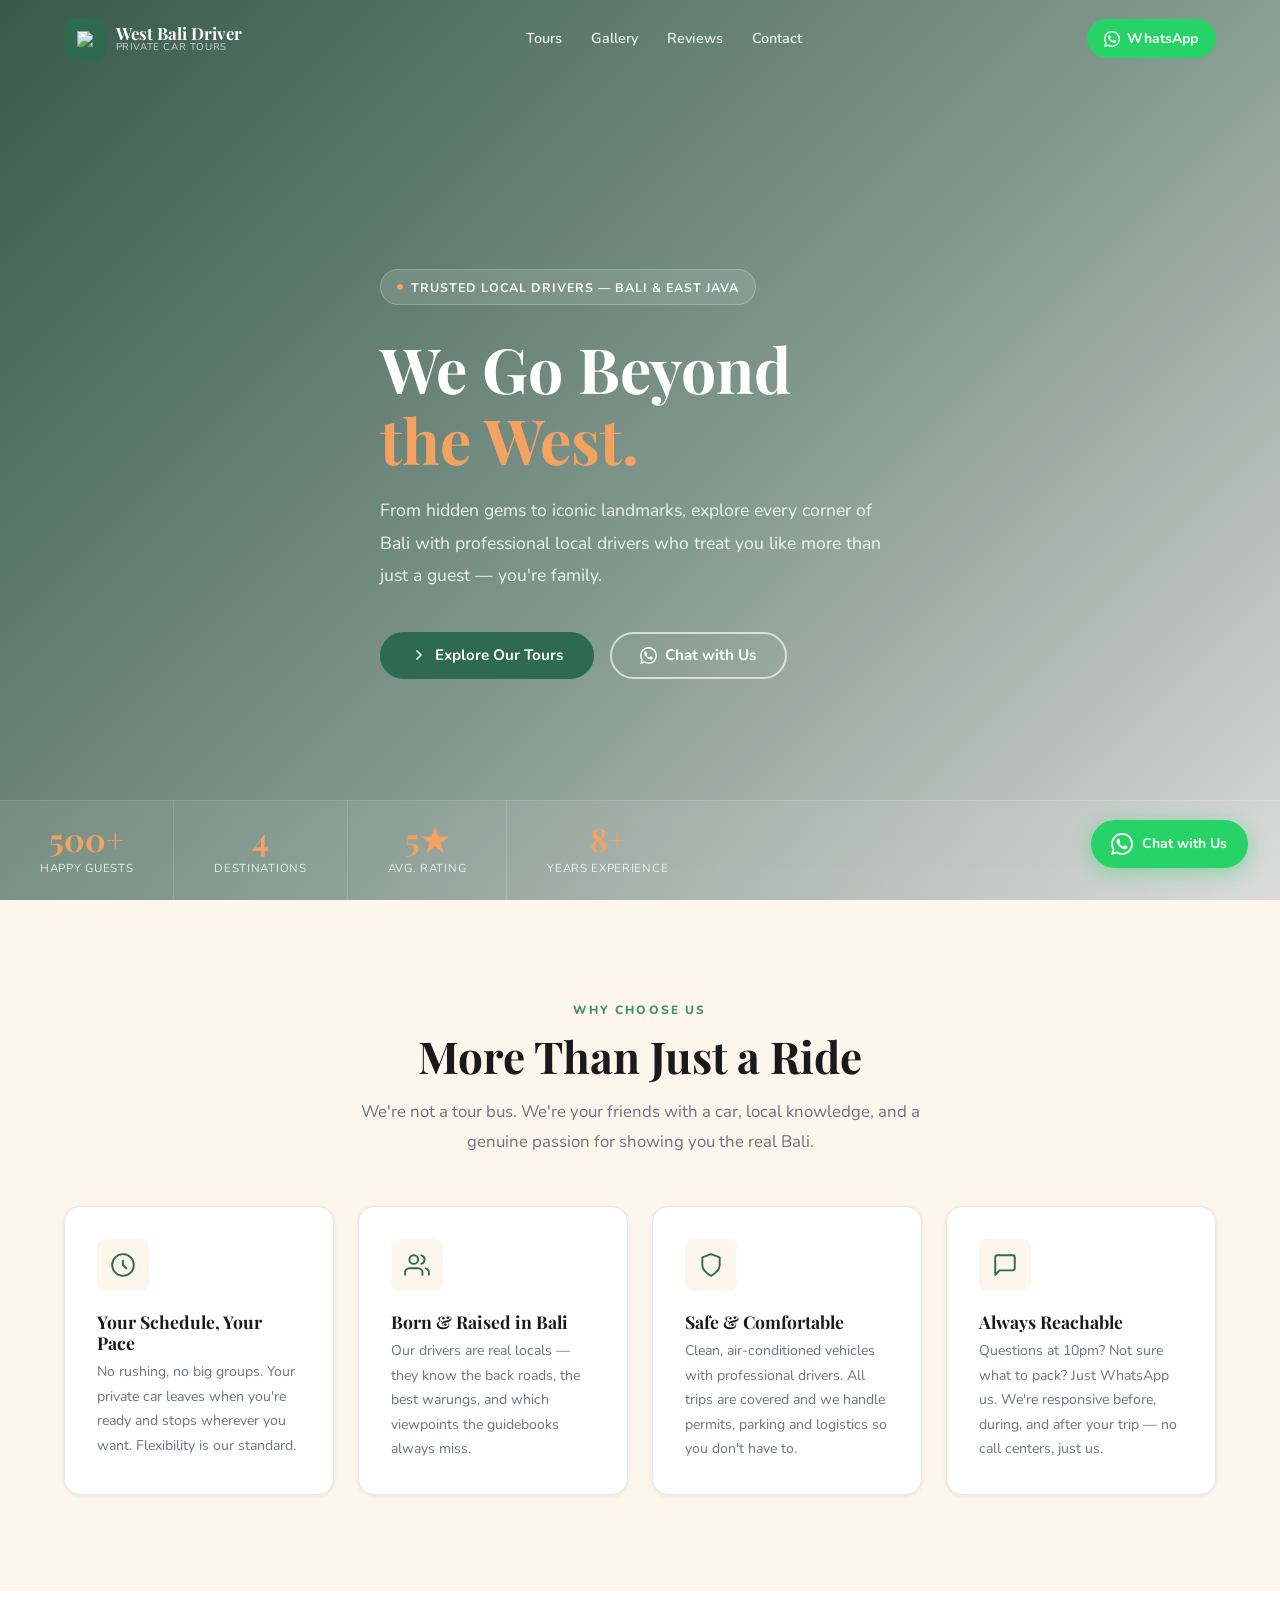
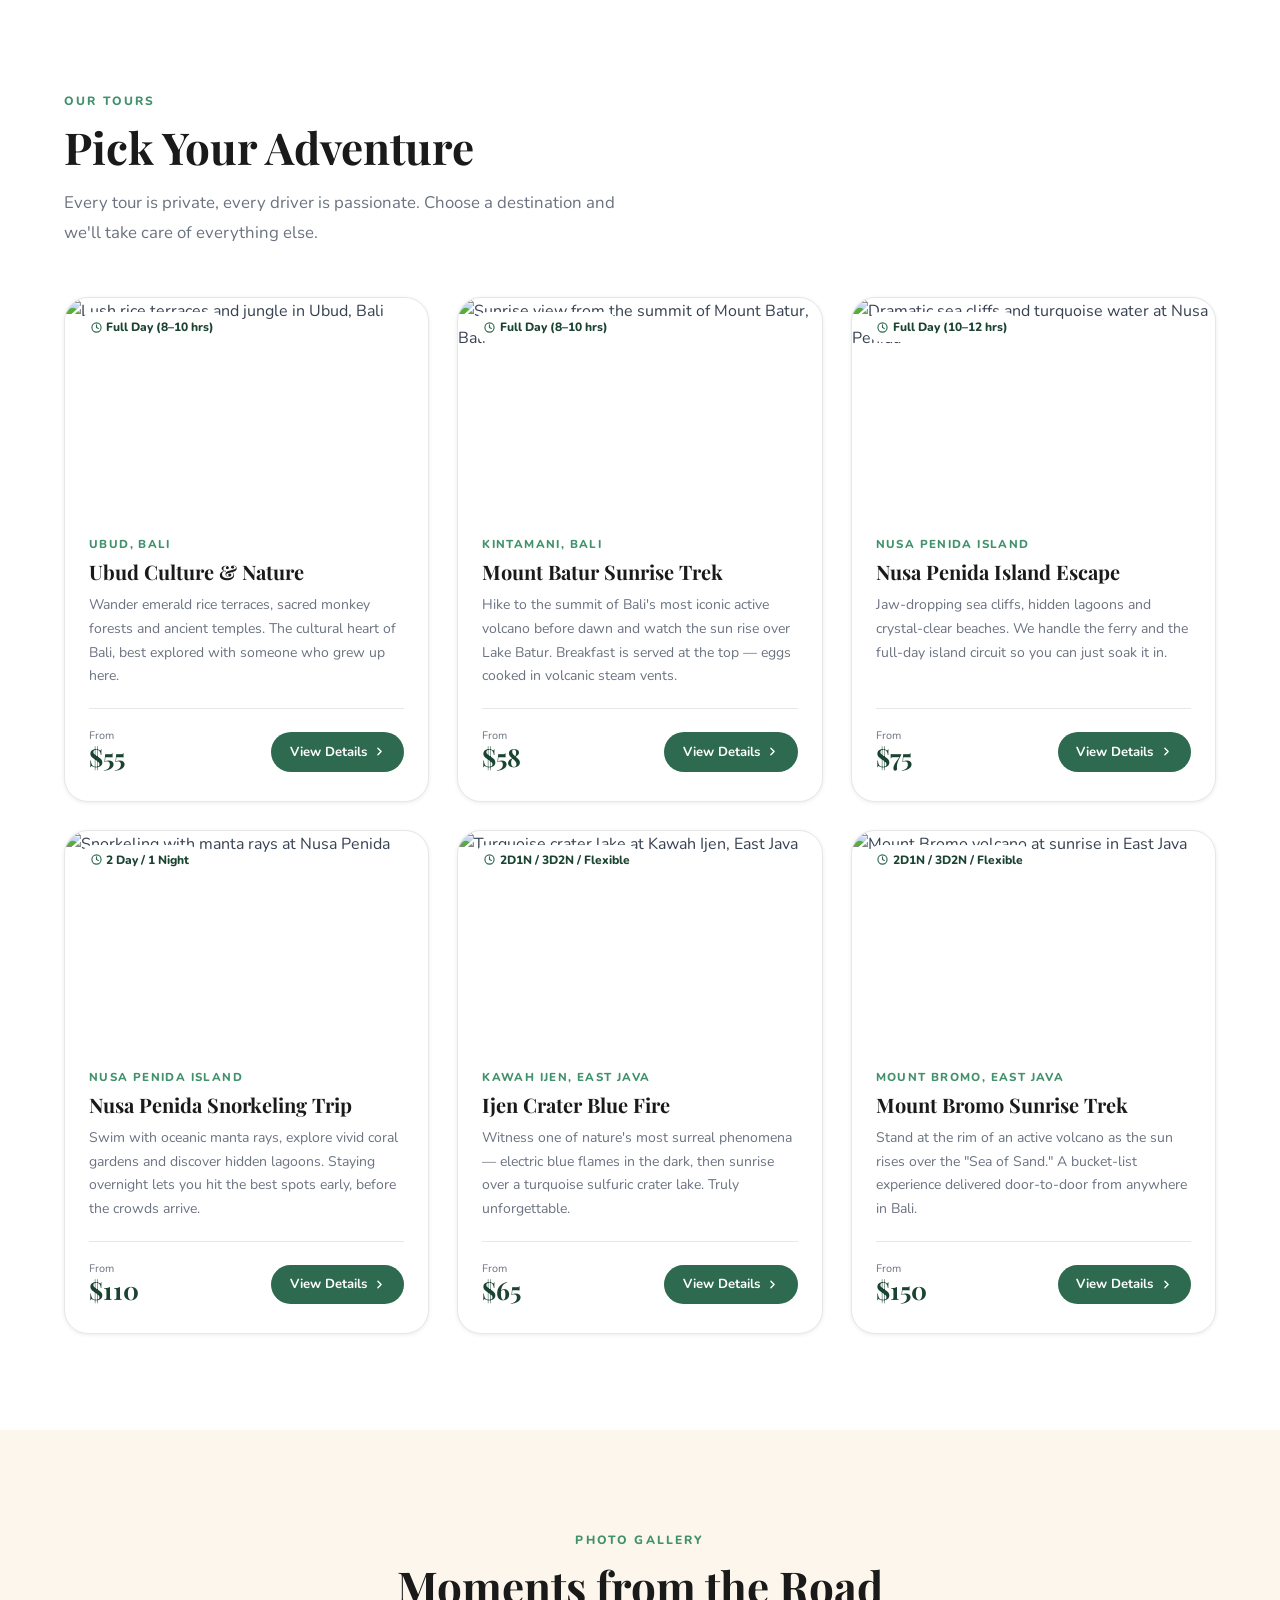
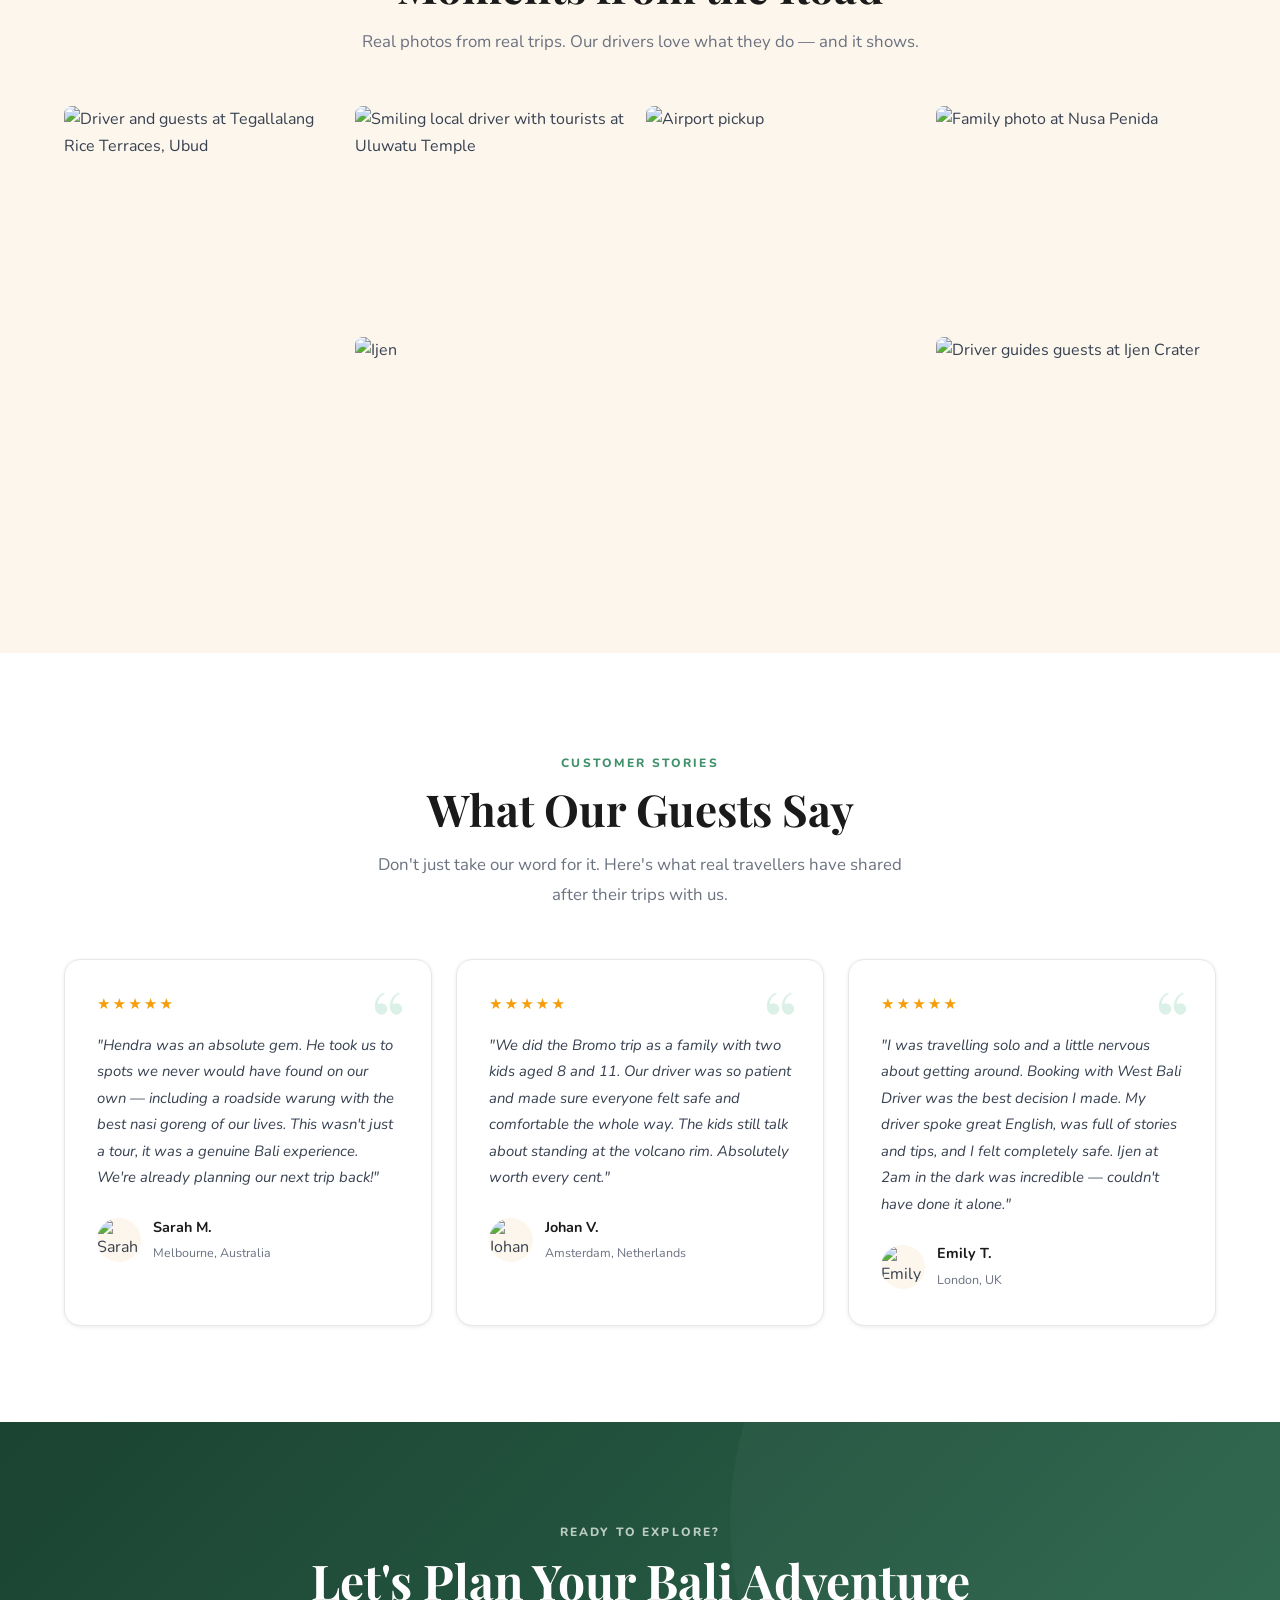
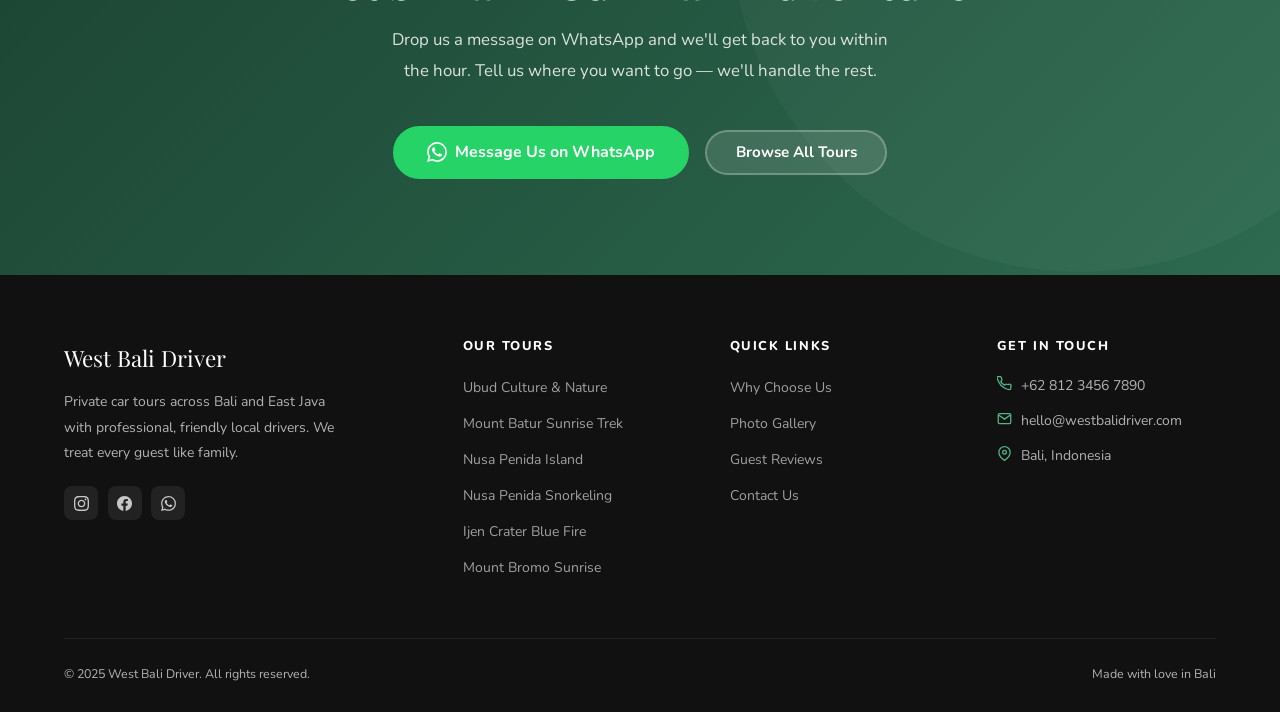
==== commit be1dce53: "some changes" ====
--- a/index.html
+++ b/index.html
@@ -18,7 +18,7 @@
   <a href="#gallery" onclick="closeMobileNav()">Gallery</a>
   <a href="#reviews" onclick="closeMobileNav()">Reviews</a>
   <a href="#contact" onclick="closeMobileNav()">Contact</a>
-  <a href="https://wa.me/6581292310?text=Hello!%20I%27m%20interested%20in%20a%20Bali%20tour." target="_blank" class="mobile-nav-wa">
+  <a href="https://wa.me/6281999925753?text=Hello!%20I%27m%20interested%20in%20a%20Bali%20tour." target="_blank" class="mobile-nav-wa">
     <svg viewBox="0 0 24 24" xmlns="http://www.w3.org/2000/svg"><path d="M17.472 14.382c-.297-.149-1.758-.867-2.03-.967-.273-.099-.471-.148-.67.15-.197.297-.767.966-.94 1.164-.173.199-.347.223-.644.075-.297-.15-1.255-.463-2.39-1.475-.883-.788-1.48-1.761-1.653-2.059-.173-.297-.018-.458.13-.606.134-.133.298-.347.446-.52.149-.174.198-.298.298-.497.099-.198.05-.371-.025-.52-.075-.149-.669-1.612-.916-2.207-.242-.579-.487-.5-.669-.51-.173-.008-.371-.01-.57-.01-.198 0-.52.074-.792.372-.272.297-1.04 1.016-1.04 2.479 0 1.462 1.065 2.875 1.213 3.074.149.198 2.096 3.2 5.077 4.487.709.306 1.262.489 1.694.625.712.227 1.36.195 1.871.118.571-.085 1.758-.719 2.006-1.413.248-.694.248-1.289.173-1.413-.074-.124-.272-.198-.57-.347m-5.421 7.403h-.004a9.87 9.87 0 01-5.031-1.378l-.361-.214-3.741.982.998-3.648-.235-.374a9.86 9.86 0 01-1.51-5.26c.001-5.45 4.436-9.884 9.888-9.884 2.64 0 5.122 1.03 6.988 2.898a9.825 9.825 0 012.893 6.994c-.003 5.45-4.437 9.884-9.885 9.884m8.413-18.297A11.815 11.815 0 0012.05 0C5.495 0 .16 5.335.157 11.892c0 2.096.547 4.142 1.588 5.945L.057 24l6.305-1.654a11.882 11.882 0 005.683 1.448h.005c6.554 0 11.89-5.335 11.893-11.893a11.821 11.821 0 00-3.48-8.413Z"/></svg>
     Chat on WhatsApp
   </a>
@@ -30,7 +30,7 @@
     <div class="nav-inner">
       <a href="index.html" class="nav-logo">
         <div class="logo-icon">
-          <svg viewBox="0 0 24 24" xmlns="http://www.w3.org/2000/svg"><path d="M12 2C6.48 2 2 6.48 2 12s4.48 10 10 10 10-4.48 10-10S17.52 2 12 2zm-1 14H9V8h2v8zm4 0h-2V8h2v8z"/><path d="M5 3.5C5 2.67 5.67 2 6.5 2h11C18.33 2 19 2.67 19 3.5S18.33 5 17.5 5h-11C5.67 5 5 4.33 5 3.5z" opacity=".4"/><path d="M3 17l2-5h14l2 5H3z"/><path d="M2 19c0-.55.45-1 1-1h18c.55 0 1 .45 1 1v1c0 .55-.45 1-1 1H3c-.55 0-1-.45-1-1v-1z"/></svg>
+          <img src="https://res.cloudinary.com/dl4murstw/image/upload/v1772945853/westbalidriver/westbalidriver_logo_yosqbv.webp">
         </div>
         <div class="logo-text">
           <span class="logo-name">West Bali Driver</span>
@@ -46,7 +46,7 @@
       </nav>
 
       <div style="display:flex;align-items:center;gap:0.75rem;">
-        <a href="https://wa.me/6581292310?text=Hello!%20I%27m%20interested%20in%20a%20Bali%20tour." target="_blank" class="nav-wa">
+        <a href="https://wa.me/6281999925753?text=Hello!%20I%27m%20interested%20in%20a%20Bali%20tour." target="_blank" class="nav-wa">
           <svg viewBox="0 0 24 24"><path d="M17.472 14.382c-.297-.149-1.758-.867-2.03-.967-.273-.099-.471-.148-.67.15-.197.297-.767.966-.94 1.164-.173.199-.347.223-.644.075-.297-.15-1.255-.463-2.39-1.475-.883-.788-1.48-1.761-1.653-2.059-.173-.297-.018-.458.13-.606.134-.133.298-.347.446-.52.149-.174.198-.298.298-.497.099-.198.05-.371-.025-.52-.075-.149-.669-1.612-.916-2.207-.242-.579-.487-.5-.669-.51-.173-.008-.371-.01-.57-.01-.198 0-.52.074-.792.372-.272.297-1.04 1.016-1.04 2.479 0 1.462 1.065 2.875 1.213 3.074.149.198 2.096 3.2 5.077 4.487.709.306 1.262.489 1.694.625.712.227 1.36.195 1.871.118.571-.085 1.758-.719 2.006-1.413.248-.694.248-1.289.173-1.413-.074-.124-.272-.198-.57-.347m-5.421 7.403h-.004a9.87 9.87 0 01-5.031-1.378l-.361-.214-3.741.982.998-3.648-.235-.374a9.86 9.86 0 01-1.51-5.26c.001-5.45 4.436-9.884 9.888-9.884 2.64 0 5.122 1.03 6.988 2.898a9.825 9.825 0 012.893 6.994c-.003 5.45-4.437 9.884-9.885 9.884m8.413-18.297A11.815 11.815 0 0012.05 0C5.495 0 .16 5.335.157 11.892c0 2.096.547 4.142 1.588 5.945L.057 24l6.305-1.654a11.882 11.882 0 005.683 1.448h.005c6.554 0 11.89-5.335 11.893-11.893a11.821 11.821 0 00-3.48-8.413Z"/></svg>
           <span class="wa-label">WhatsApp</span>
         </a>
@@ -78,7 +78,7 @@
           <svg viewBox="0 0 24 24" fill="none" stroke="currentColor" stroke-width="2.5" stroke-linecap="round" stroke-linejoin="round" width="16" height="16"><path d="M9 18l6-6-6-6"/></svg>
           Explore Our Tours
         </a>
-        <a href="https://wa.me/6581292310?text=Hello!%20I%27m%20interested%20in%20a%20Bali%20tour." target="_blank" class="btn btn-outline">
+        <a href="https://wa.me/6281999925753?text=Hello!%20I%27m%20interested%20in%20a%20Bali%20tour." target="_blank" class="btn btn-outline">
           <svg viewBox="0 0 24 24" fill="white" width="17" height="17"><path d="M17.472 14.382c-.297-.149-1.758-.867-2.03-.967-.273-.099-.471-.148-.67.15-.197.297-.767.966-.94 1.164-.173.199-.347.223-.644.075-.297-.15-1.255-.463-2.39-1.475-.883-.788-1.48-1.761-1.653-2.059-.173-.297-.018-.458.13-.606.134-.133.298-.347.446-.52.149-.174.198-.298.298-.497.099-.198.05-.371-.025-.52-.075-.149-.669-1.612-.916-2.207-.242-.579-.487-.5-.669-.51-.173-.008-.371-.01-.57-.01-.198 0-.52.074-.792.372-.272.297-1.04 1.016-1.04 2.479 0 1.462 1.065 2.875 1.213 3.074.149.198 2.096 3.2 5.077 4.487.709.306 1.262.489 1.694.625.712.227 1.36.195 1.871.118.571-.085 1.758-.719 2.006-1.413.248-.694.248-1.289.173-1.413-.074-.124-.272-.198-.57-.347m-5.421 7.403h-.004a9.87 9.87 0 01-5.031-1.378l-.361-.214-3.741.982.998-3.648-.235-.374a9.86 9.86 0 01-1.51-5.26c.001-5.45 4.436-9.884 9.888-9.884 2.64 0 5.122 1.03 6.988 2.898a9.825 9.825 0 012.893 6.994c-.003 5.45-4.437 9.884-9.885 9.884m8.413-18.297A11.815 11.815 0 0012.05 0C5.495 0 .16 5.335.157 11.892c0 2.096.547 4.142 1.588 5.945L.057 24l6.305-1.654a11.882 11.882 0 005.683 1.448h.005c6.554 0 11.89-5.335 11.893-11.893a11.821 11.821 0 00-3.48-8.413Z"/></svg>
           Chat with Us
         </a>
@@ -163,7 +163,7 @@
       <!-- Ubud -->
       <div class="pkg-card reveal reveal-d1">
         <div class="pkg-img">
-          <img src="https://picsum.photos/seed/ubud-bali/600/400" alt="Lush rice terraces and jungle in Ubud, Bali" loading="lazy" />
+          <img src="https://res.cloudinary.com/dl4murstw/image/upload/v1772946511/westbalidriver/jatiluwihRiceTerrace_teehzt.jpg" alt="Lush rice terraces and jungle in Ubud, Bali" loading="lazy" />
           <div class="pkg-duration">
             <svg viewBox="0 0 24 24"><circle cx="12" cy="12" r="10"/><polyline points="12 6 12 12 16 14"/></svg>
             Full Day (8–10 hrs)
@@ -186,10 +186,36 @@
         </div>
       </div>
 
-      <!-- Nusa Penida -->
+      <!-- Mount Batur -->
       <div class="pkg-card reveal reveal-d2">
         <div class="pkg-img">
-          <img src="https://picsum.photos/seed/nusapenida-cliff/600/400" alt="Dramatic sea cliffs and turquoise water at Nusa Penida" loading="lazy" />
+          <img src="https://res.cloudinary.com/dl4murstw/image/upload/v1772946611/westbalidriver/67a32396b14653db314cfe5f_Mt_Batur_sunrise_ajdmm3.webp" alt="Sunrise view from the summit of Mount Batur, Bali" loading="lazy" />
+          <div class="pkg-duration">
+            <svg viewBox="0 0 24 24"><circle cx="12" cy="12" r="10"/><polyline points="12 6 12 12 16 14"/></svg>
+            Full Day (8–10 hrs)
+          </div>
+        </div>
+        <div class="pkg-body">
+          <div class="pkg-loc">Kintamani, Bali</div>
+          <h3>Mount Batur Sunrise Trek</h3>
+          <p>Hike to the summit of Bali's most iconic active volcano before dawn and watch the sun rise over Lake Batur. Breakfast is served at the top &mdash; eggs cooked in volcanic steam vents.</p>
+          <div class="pkg-footer">
+            <div class="pkg-price">
+              <span class="from">From</span>
+              <span class="amount">$58</span>
+            </div>
+            <a href="mount-batur.html" class="pkg-btn">
+              View Details
+              <svg viewBox="0 0 24 24"><polyline points="9 18 15 12 9 6"/></svg>
+            </a>
+          </div>
+        </div>
+      </div>
+
+      <!-- Nusa Penida -->
+      <div class="pkg-card reveal reveal-d4">
+        <div class="pkg-img">
+          <img src="https://res.cloudinary.com/dl4murstw/image/upload/v1772946716/westbalidriver/nusa-penida_dqf6xm.jpg" alt="Dramatic sea cliffs and turquoise water at Nusa Penida" loading="lazy" />
           <div class="pkg-duration">
             <svg viewBox="0 0 24 24"><circle cx="12" cy="12" r="10"/><polyline points="12 6 12 12 16 14"/></svg>
             Full Day (10–12 hrs)
@@ -215,10 +241,10 @@
       <!-- Nusa Penida Snorkeling -->
       <div class="pkg-card reveal reveal-d3">
         <div class="pkg-img">
-          <img src="https://picsum.photos/seed/nusapenida-snorkel/600/400" alt="Snorkeling with manta rays at Nusa Penida" loading="lazy" />
+          <img src="https://res.cloudinary.com/dl4murstw/image/upload/v1772946947/westbalidriver/snorkeling_y4ztmq.jpg" alt="Snorkeling with manta rays at Nusa Penida" loading="lazy" />
           <div class="pkg-duration">
             <svg viewBox="0 0 24 24"><circle cx="12" cy="12" r="10"/><polyline points="12 6 12 12 16 14"/></svg>
-            2 Days / 1 Night
+            2 Day / 1 Night
           </div>
         </div>
         <div class="pkg-body">
@@ -228,7 +254,7 @@
           <div class="pkg-footer">
             <div class="pkg-price">
               <span class="from">From</span>
-              <span class="amount">$130</span>
+              <span class="amount">$110</span>
             </div>
             <a href="nusa-penida-snorkeling.html" class="pkg-btn">
               View Details
@@ -241,10 +267,10 @@
       <!-- Ijen -->
       <div class="pkg-card reveal reveal-d4">
         <div class="pkg-img">
-          <img src="https://picsum.photos/seed/ijen-crater/600/400" alt="Turquoise crater lake at Kawah Ijen, East Java" loading="lazy" />
+          <img src="https://res.cloudinary.com/dl4murstw/image/upload/v1772946444/westbalidriver/ijenCrater_wmjwx4.jpg" alt="Turquoise crater lake at Kawah Ijen, East Java" loading="lazy" />
           <div class="pkg-duration">
             <svg viewBox="0 0 24 24"><circle cx="12" cy="12" r="10"/><polyline points="12 6 12 12 16 14"/></svg>
-            2 Days / 1 Night
+            2D1N / 3D2N / Flexible
           </div>
         </div>
         <div class="pkg-body">
@@ -254,7 +280,7 @@
           <div class="pkg-footer">
             <div class="pkg-price">
               <span class="from">From</span>
-              <span class="amount">$150</span>
+              <span class="amount">$65</span>
             </div>
             <a href="ijen.html" class="pkg-btn">
               View Details
@@ -267,10 +293,10 @@
       <!-- Bromo -->
       <div class="pkg-card reveal reveal-d1">
         <div class="pkg-img">
-          <img src="https://picsum.photos/seed/bromo-volcano/600/400" alt="Mount Bromo volcano at sunrise in East Java" loading="lazy" />
+          <img src="https://res.cloudinary.com/dl4murstw/image/upload/v1772947123/westbalidriver/mount-bromo_qfxut8.jpg" alt="Mount Bromo volcano at sunrise in East Java" loading="lazy" />
           <div class="pkg-duration">
             <svg viewBox="0 0 24 24"><circle cx="12" cy="12" r="10"/><polyline points="12 6 12 12 16 14"/></svg>
-            3 Days / 2 Nights
+            2D1N / 3D2N / Flexible
           </div>
         </div>
         <div class="pkg-body">
@@ -280,7 +306,7 @@
           <div class="pkg-footer">
             <div class="pkg-price">
               <span class="from">From</span>
-              <span class="amount">$200</span>
+              <span class="amount">$150</span>
             </div>
             <a href="bromo.html" class="pkg-btn">
               View Details
@@ -304,28 +330,28 @@
     </div>
     <div class="gallery-grid">
       <div class="gal-item tall reveal">
-        <img src="https://picsum.photos/seed/balidriver1/500/800" alt="Driver and guests at Tegallalang Rice Terraces, Ubud" loading="lazy" />
-        <div class="gal-overlay"><span>Tegallalang Rice Terraces</span></div>
+        <img src="https://res.cloudinary.com/dl4murstw/image/upload/v1772946442/westbalidriver/WhatsApp_Image_2026-01-18_at_16.43.37_2_dugs9o.jpg" alt="Driver and guests at Tegallalang Rice Terraces, Ubud" loading="lazy" />
+        <div class="gal-overlay"><span>Hendra with guests</span></div>
       </div>
       <div class="gal-item reveal reveal-d1">
-        <img src="https://picsum.photos/seed/balidriver2/500/400" alt="Smiling local driver with tourists at Uluwatu Temple" loading="lazy" />
-        <div class="gal-overlay"><span>Uluwatu Temple</span></div>
+        <img src="https://res.cloudinary.com/dl4murstw/image/upload/v1772946425/westbalidriver/WhatsApp_Image_2026-01-18_at_16.43.34_g9osii.jpg" alt="Smiling local driver with tourists at Uluwatu Temple" loading="lazy" />
+        <div class="gal-overlay"><span>Medewi</span></div>
       </div>
       <div class="gal-item reveal reveal-d2">
-        <img src="https://picsum.photos/seed/balidriver3/500/400" alt="Nusa Penida cliff views with driver" loading="lazy" />
-        <div class="gal-overlay"><span>Nusa Penida Cliffs</span></div>
+        <img src="https://res.cloudinary.com/dl4murstw/image/upload/v1772946407/westbalidriver/WhatsApp_Image_2026-01-18_at_16.28.17_1_kkf5fp.jpg" alt="Airport pickup" loading="lazy" />
+        <div class="gal-overlay"><span>Airport pickup</span></div>
       </div>
       <div class="gal-item reveal reveal-d3">
-        <img src="https://picsum.photos/seed/balidriver4/500/400" alt="Family photo at Tanah Lot sea temple" loading="lazy" />
-        <div class="gal-overlay"><span>Tanah Lot</span></div>
+        <img src="https://res.cloudinary.com/dl4murstw/image/upload/v1772946380/westbalidriver/WhatsApp_Image_2026-01-18_at_16.28.13_scsvzw.jpg" alt="Family photo at Nusa Penida" loading="lazy" />
+        <div class="gal-overlay"><span>Nusa Penida</span></div>
       </div>
       <div class="gal-item wide reveal reveal-d1">
-        <img src="https://picsum.photos/seed/balidriver5/800/400" alt="Mount Bromo sunrise panorama with touring group" loading="lazy" />
-        <div class="gal-overlay"><span>Mount Bromo Sunrise</span></div>
+        <img src="https://res.cloudinary.com/dl4murstw/image/upload/v1772945895/westbalidriver/WhatsApp_Image_2026-01-18_at_16.17.33_uj8zlw.jpg" alt="Ijen" loading="lazy" />
+        <div class="gal-overlay"><span>Ijen Crater</span></div>
       </div>
       <div class="gal-item reveal reveal-d2">
-        <img src="https://picsum.photos/seed/balidriver6/500/400" alt="Driver guides guests at Ijen Crater" loading="lazy" />
-        <div class="gal-overlay"><span>Ijen Crater</span></div>
+        <img src="https://res.cloudinary.com/dl4murstw/image/upload/v1772946145/westbalidriver/WhatsApp_Image_2026-01-18_at_16.18.06_1_afjrfj.jpg" alt="Driver guides guests at Ijen Crater" loading="lazy" />
+        <div class="gal-overlay"><span>Ubud</span></div>
       </div>
     </div>
   </div>
@@ -344,7 +370,7 @@
       <div class="testi-card reveal reveal-d1">
         <div class="stars">&#9733;&#9733;&#9733;&#9733;&#9733;</div>
         <blockquote>
-          "Wayan was an absolute gem. He took us to spots we never would have found on our own &mdash; including a roadside warung with the best nasi goreng of our lives. This wasn't just a tour, it was a genuine Bali experience. We're already planning our next trip back!"
+          "Hendra was an absolute gem. He took us to spots we never would have found on our own &mdash; including a roadside warung with the best nasi goreng of our lives. This wasn't just a tour, it was a genuine Bali experience. We're already planning our next trip back!"
         </blockquote>
         <div class="testi-author">
           <div class="testi-avatar">
@@ -400,7 +426,7 @@
     <h2>Let's Plan Your Bali Adventure</h2>
     <p>Drop us a message on WhatsApp and we'll get back to you within the hour. Tell us where you want to go &mdash; we'll handle the rest.</p>
     <div class="cta-actions">
-      <a href="https://wa.me/6581292310?text=Hello!%20I%27m%20interested%20in%20booking%20a%20Bali%20tour%20with%20West%20Bali%20Driver." target="_blank" class="btn btn-whatsapp">
+      <a href="https://wa.me/6281999925753?text=Hello!%20I%27m%20interested%20in%20booking%20a%20Bali%20tour%20with%20West%20Bali%20Driver." target="_blank" class="btn btn-whatsapp">
         <svg viewBox="0 0 24 24" fill="white" width="20" height="20"><path d="M17.472 14.382c-.297-.149-1.758-.867-2.03-.967-.273-.099-.471-.148-.67.15-.197.297-.767.966-.94 1.164-.173.199-.347.223-.644.075-.297-.15-1.255-.463-2.39-1.475-.883-.788-1.48-1.761-1.653-2.059-.173-.297-.018-.458.13-.606.134-.133.298-.347.446-.52.149-.174.198-.298.298-.497.099-.198.05-.371-.025-.52-.075-.149-.669-1.612-.916-2.207-.242-.579-.487-.5-.669-.51-.173-.008-.371-.01-.57-.01-.198 0-.52.074-.792.372-.272.297-1.04 1.016-1.04 2.479 0 1.462 1.065 2.875 1.213 3.074.149.198 2.096 3.2 5.077 4.487.709.306 1.262.489 1.694.625.712.227 1.36.195 1.871.118.571-.085 1.758-.719 2.006-1.413.248-.694.248-1.289.173-1.413-.074-.124-.272-.198-.57-.347m-5.421 7.403h-.004a9.87 9.87 0 01-5.031-1.378l-.361-.214-3.741.982.998-3.648-.235-.374a9.86 9.86 0 01-1.51-5.26c.001-5.45 4.436-9.884 9.888-9.884 2.64 0 5.122 1.03 6.988 2.898a9.825 9.825 0 012.893 6.994c-.003 5.45-4.437 9.884-9.885 9.884m8.413-18.297A11.815 11.815 0 0012.05 0C5.495 0 .16 5.335.157 11.892c0 2.096.547 4.142 1.588 5.945L.057 24l6.305-1.654a11.882 11.882 0 005.683 1.448h.005c6.554 0 11.89-5.335 11.893-11.893a11.821 11.821 0 00-3.48-8.413Z"/></svg>
         Message Us on WhatsApp
       </a>
@@ -423,7 +449,7 @@
           <a href="#" class="soc-link" aria-label="Facebook">
             <svg viewBox="0 0 24 24"><path d="M24 12.073c0-6.627-5.373-12-12-12s-12 5.373-12 12c0 5.99 4.388 10.954 10.125 11.854v-8.385H7.078v-3.47h3.047V9.43c0-3.007 1.792-4.669 4.533-4.669 1.312 0 2.686.235 2.686.235v2.953H15.83c-1.491 0-1.956.925-1.956 1.874v2.25h3.328l-.532 3.47h-2.796v8.385C19.612 23.027 24 18.062 24 12.073z"/></svg>
           </a>
-          <a href="https://wa.me/6581292310" target="_blank" class="soc-link" aria-label="WhatsApp">
+          <a href="https://wa.me/6281999925753" target="_blank" class="soc-link" aria-label="WhatsApp">
             <svg viewBox="0 0 24 24"><path d="M17.472 14.382c-.297-.149-1.758-.867-2.03-.967-.273-.099-.471-.148-.67.15-.197.297-.767.966-.94 1.164-.173.199-.347.223-.644.075-.297-.15-1.255-.463-2.39-1.475-.883-.788-1.48-1.761-1.653-2.059-.173-.297-.018-.458.13-.606.134-.133.298-.347.446-.52.149-.174.198-.298.298-.497.099-.198.05-.371-.025-.52-.075-.149-.669-1.612-.916-2.207-.242-.579-.487-.5-.669-.51-.173-.008-.371-.01-.57-.01-.198 0-.52.074-.792.372-.272.297-1.04 1.016-1.04 2.479 0 1.462 1.065 2.875 1.213 3.074.149.198 2.096 3.2 5.077 4.487.709.306 1.262.489 1.694.625.712.227 1.36.195 1.871.118.571-.085 1.758-.719 2.006-1.413.248-.694.248-1.289.173-1.413-.074-.124-.272-.198-.57-.347m-5.421 7.403h-.004a9.87 9.87 0 01-5.031-1.378l-.361-.214-3.741.982.998-3.648-.235-.374a9.86 9.86 0 01-1.51-5.26c.001-5.45 4.436-9.884 9.888-9.884 2.64 0 5.122 1.03 6.988 2.898a9.825 9.825 0 012.893 6.994c-.003 5.45-4.437 9.884-9.885 9.884m8.413-18.297A11.815 11.815 0 0012.05 0C5.495 0 .16 5.335.157 11.892c0 2.096.547 4.142 1.588 5.945L.057 24l6.305-1.654a11.882 11.882 0 005.683 1.448h.005c6.554 0 11.89-5.335 11.893-11.893a11.821 11.821 0 00-3.48-8.413Z"/></svg>
           </a>
         </div>
@@ -432,6 +458,7 @@
         <h4>Our Tours</h4>
         <ul>
           <li><a href="ubud.html">Ubud Culture &amp; Nature</a></li>
+          <li><a href="mount-batur.html">Mount Batur Sunrise Trek</a></li>
           <li><a href="nusa-penida.html">Nusa Penida Island</a></li>
           <li><a href="nusa-penida-snorkeling.html">Nusa Penida Snorkeling</a></li>
           <li><a href="ijen.html">Ijen Crater Blue Fire</a></li>
@@ -471,7 +498,7 @@
 </footer>
 
 <!-- ===== FLOATING WHATSAPP ===== -->
-<a href="https://wa.me/6581292310?text=Hello!%20I%27m%20interested%20in%20a%20Bali%20tour." target="_blank" class="wa-float" aria-label="Chat on WhatsApp">
+<a href="https://wa.me/6281999925753?text=Hello!%20I%27m%20interested%20in%20a%20Bali%20tour." target="_blank" class="wa-float" aria-label="Chat on WhatsApp">
   <svg viewBox="0 0 24 24"><path d="M17.472 14.382c-.297-.149-1.758-.867-2.03-.967-.273-.099-.471-.148-.67.15-.197.297-.767.966-.94 1.164-.173.199-.347.223-.644.075-.297-.15-1.255-.463-2.39-1.475-.883-.788-1.48-1.761-1.653-2.059-.173-.297-.018-.458.13-.606.134-.133.298-.347.446-.52.149-.174.198-.298.298-.497.099-.198.05-.371-.025-.52-.075-.149-.669-1.612-.916-2.207-.242-.579-.487-.5-.669-.51-.173-.008-.371-.01-.57-.01-.198 0-.52.074-.792.372-.272.297-1.04 1.016-1.04 2.479 0 1.462 1.065 2.875 1.213 3.074.149.198 2.096 3.2 5.077 4.487.709.306 1.262.489 1.694.625.712.227 1.36.195 1.871.118.571-.085 1.758-.719 2.006-1.413.248-.694.248-1.289.173-1.413-.074-.124-.272-.198-.57-.347m-5.421 7.403h-.004a9.87 9.87 0 01-5.031-1.378l-.361-.214-3.741.982.998-3.648-.235-.374a9.86 9.86 0 01-1.51-5.26c.001-5.45 4.436-9.884 9.888-9.884 2.64 0 5.122 1.03 6.988 2.898a9.825 9.825 0 012.893 6.994c-.003 5.45-4.437 9.884-9.885 9.884m8.413-18.297A11.815 11.815 0 0012.05 0C5.495 0 .16 5.335.157 11.892c0 2.096.547 4.142 1.588 5.945L.057 24l6.305-1.654a11.882 11.882 0 005.683 1.448h.005c6.554 0 11.89-5.335 11.893-11.893a11.821 11.821 0 00-3.48-8.413Z"/></svg>
   <span class="wa-label">Chat with Us</span>
 </a>
